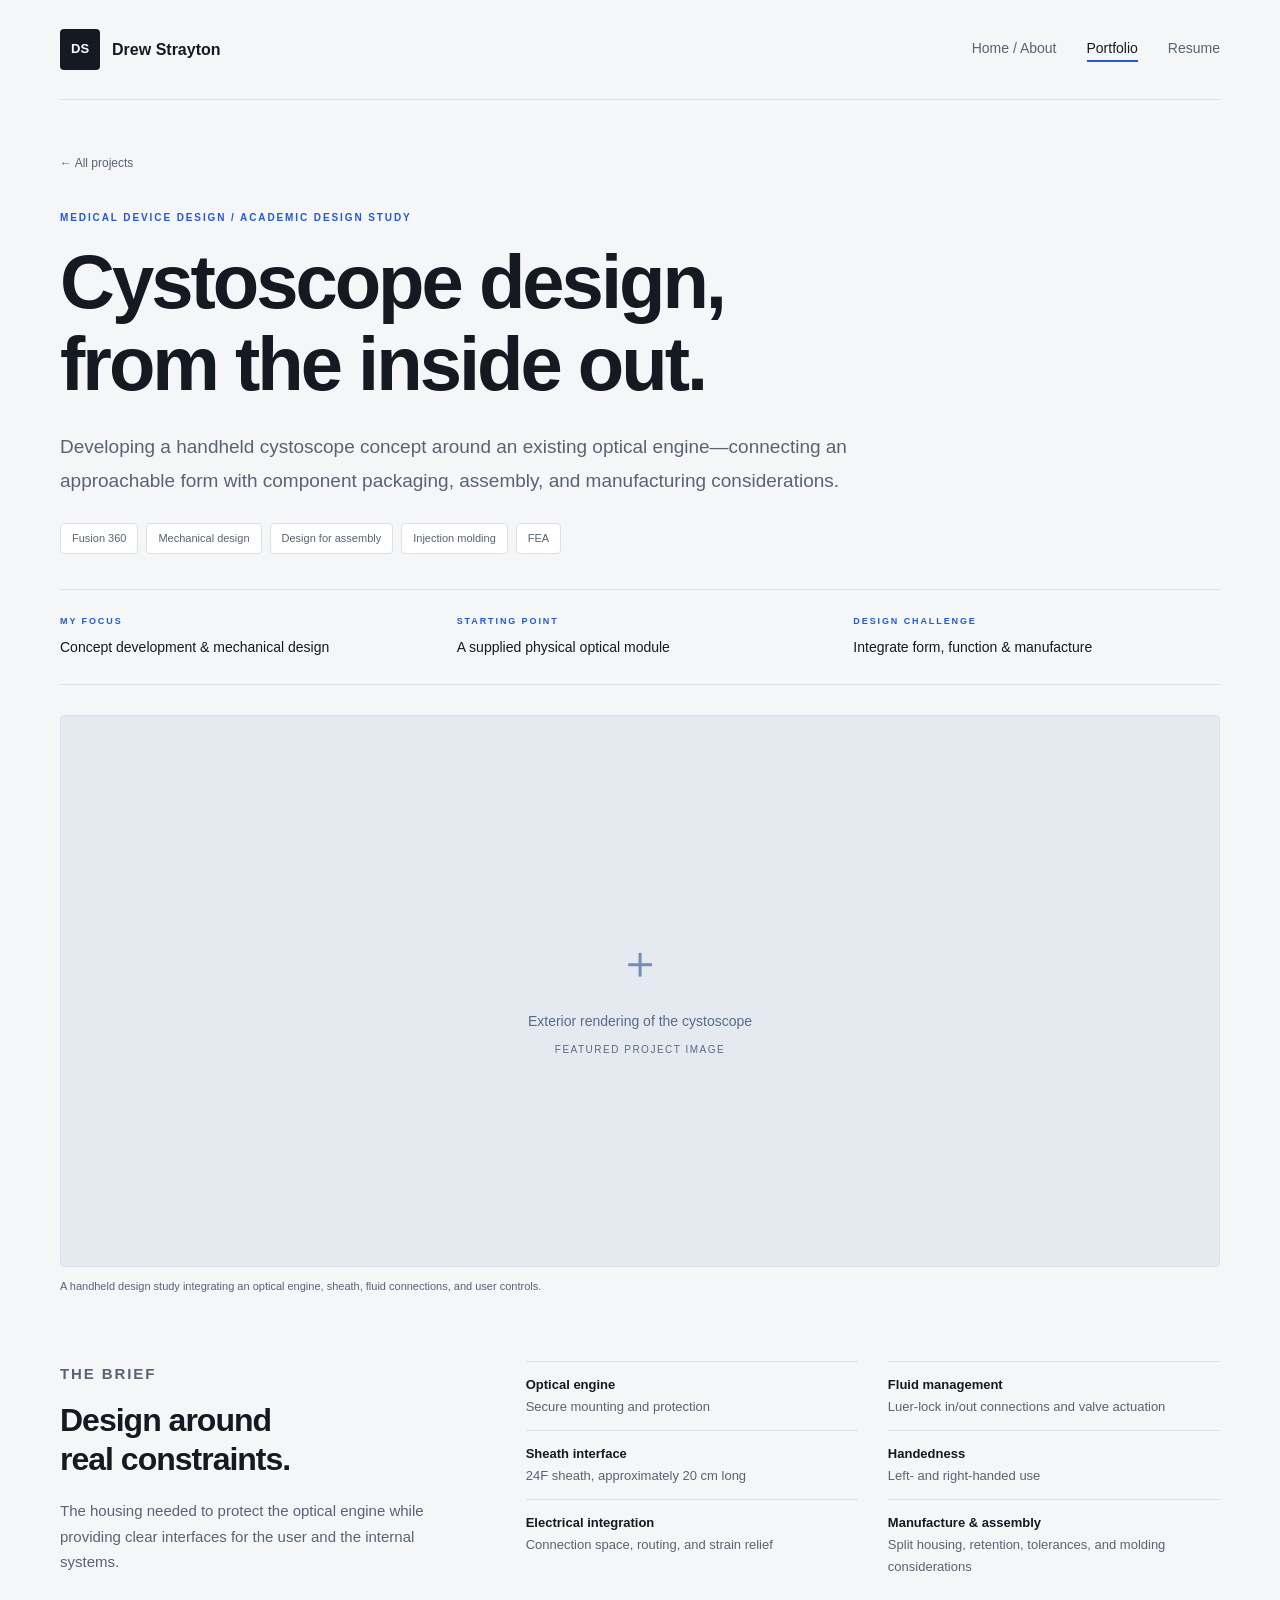
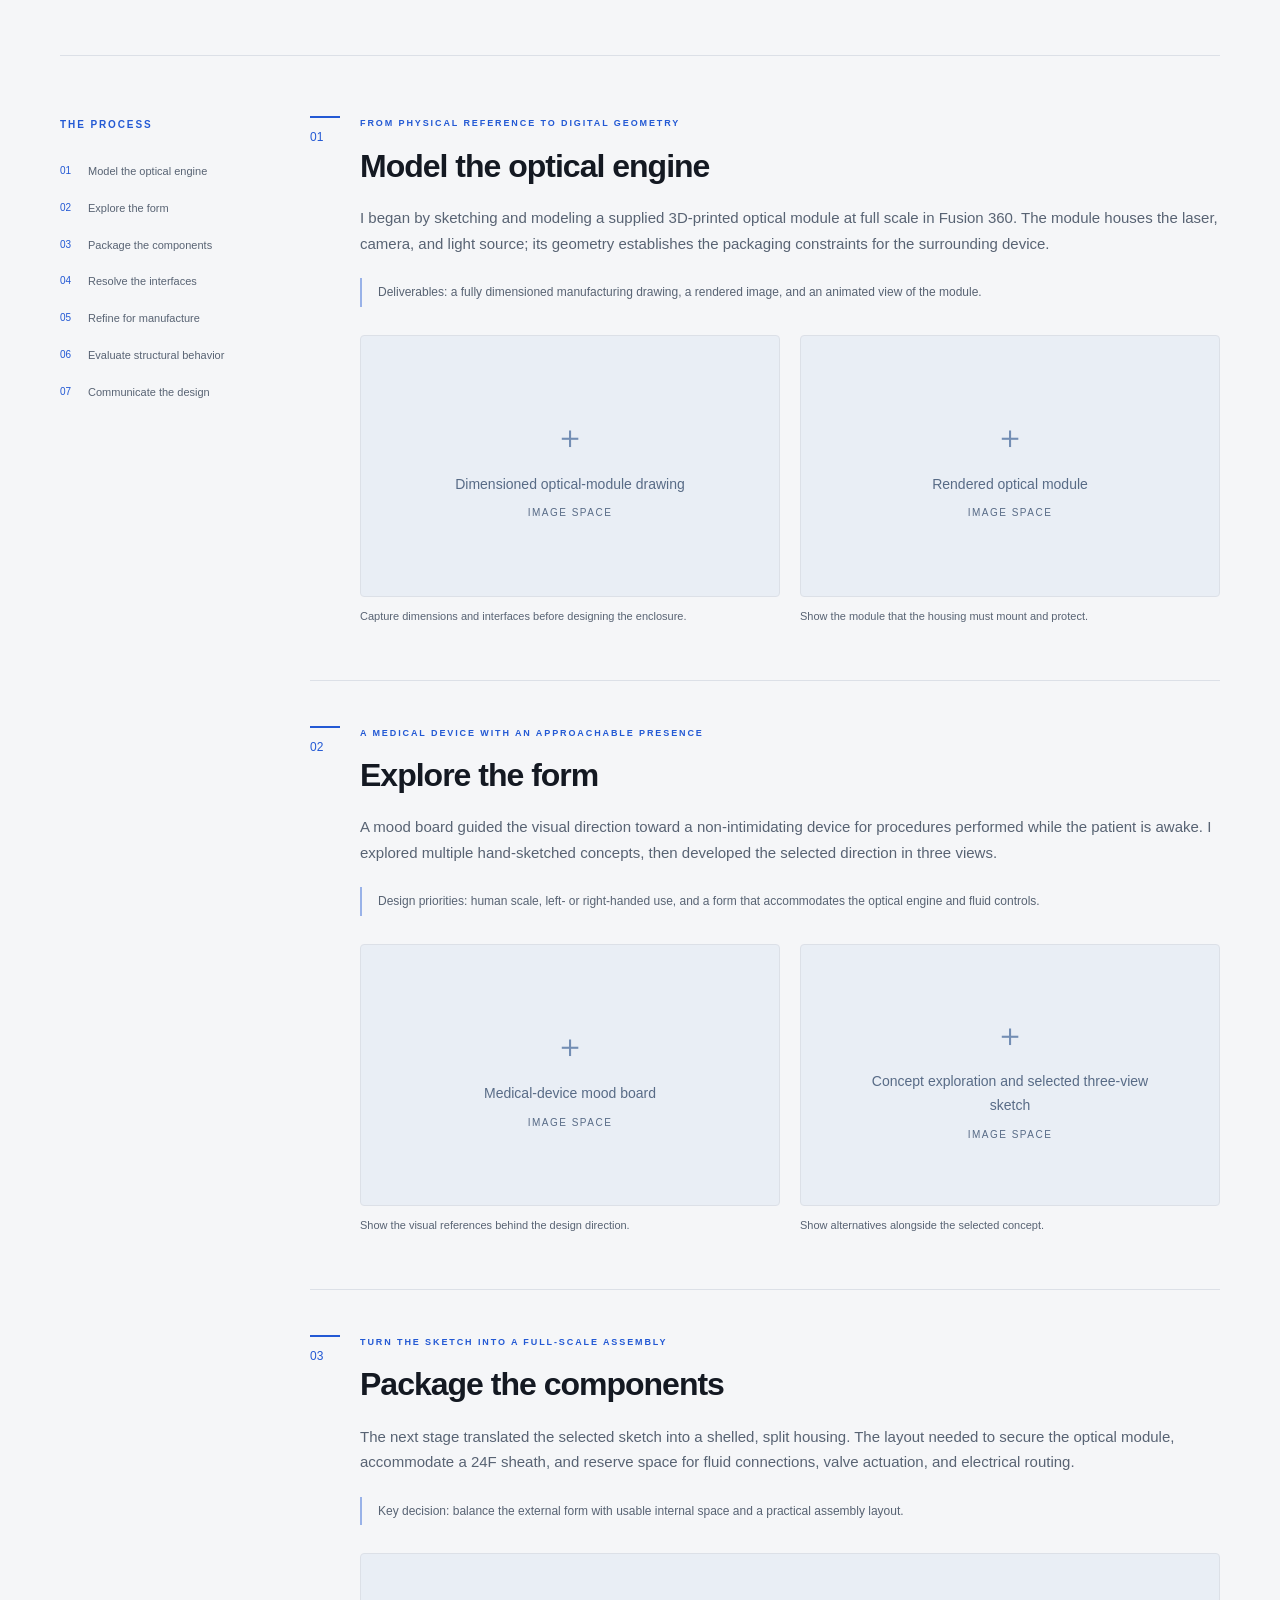
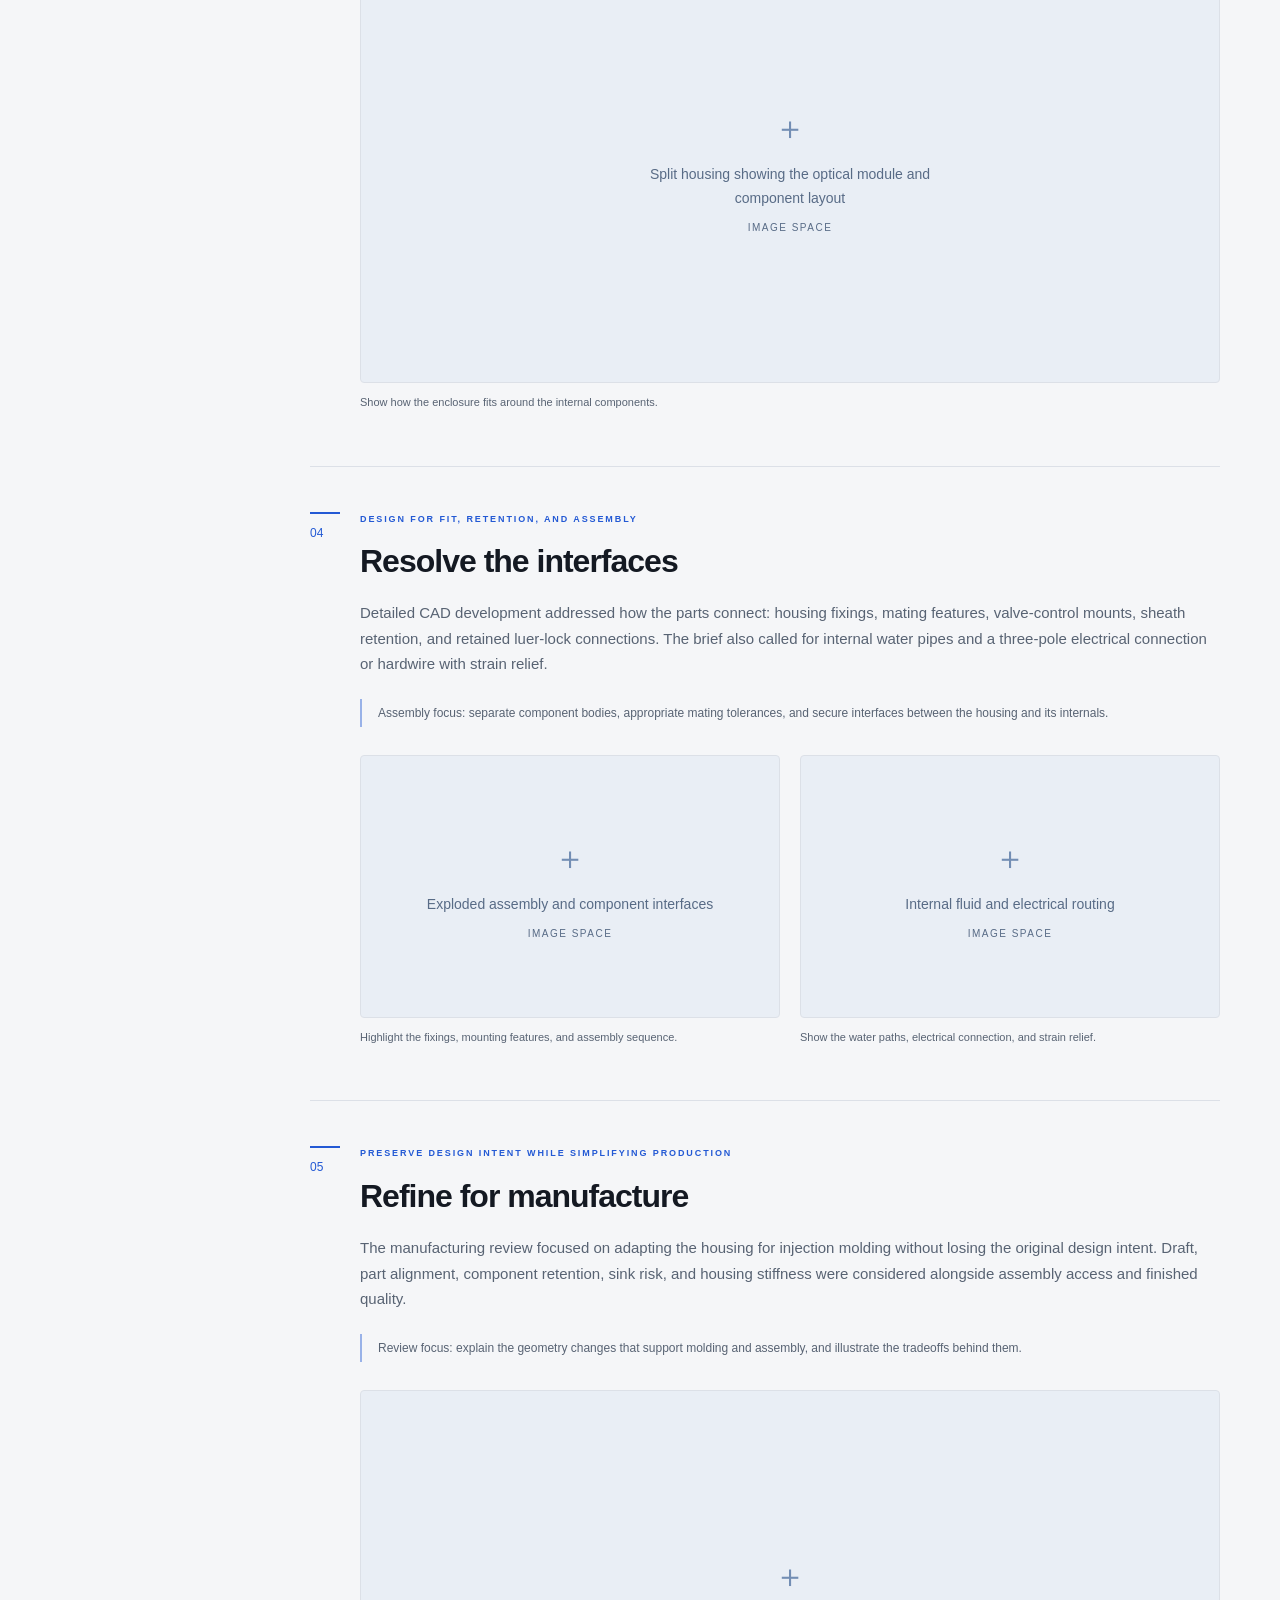
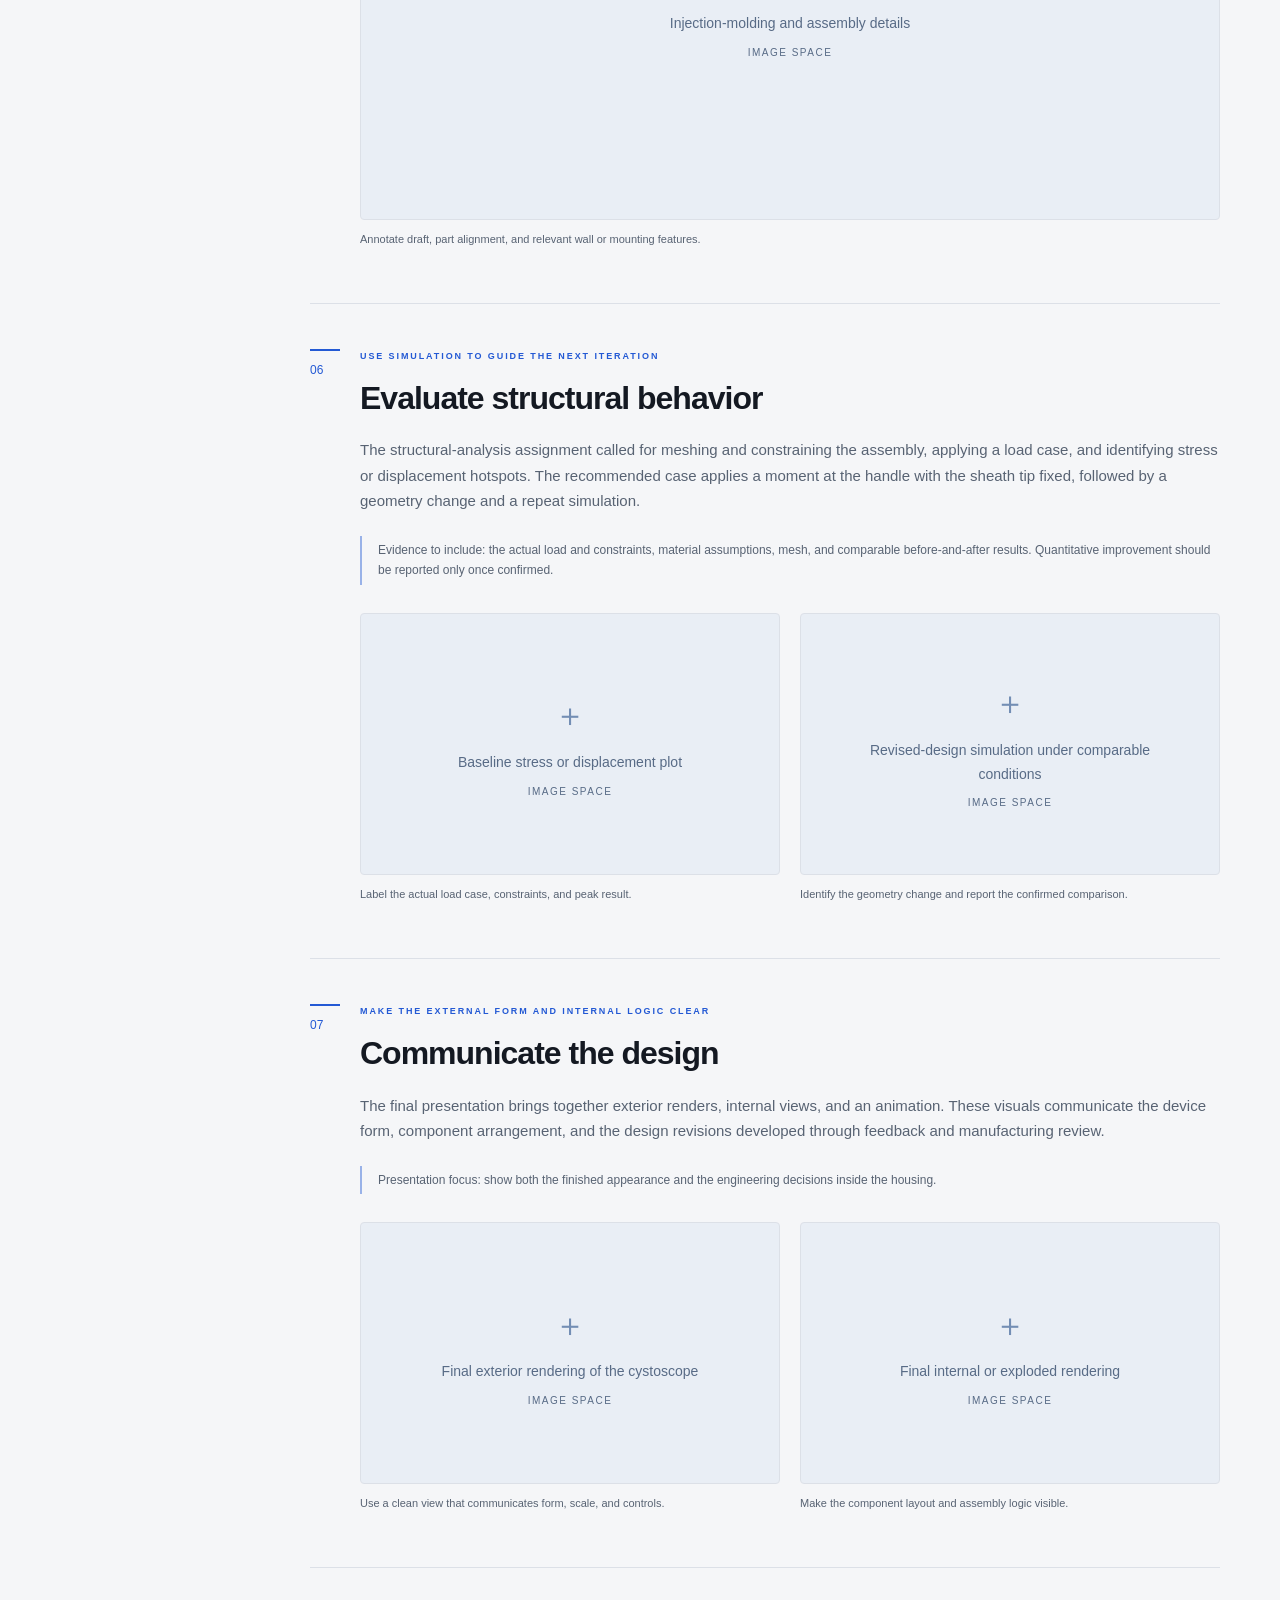
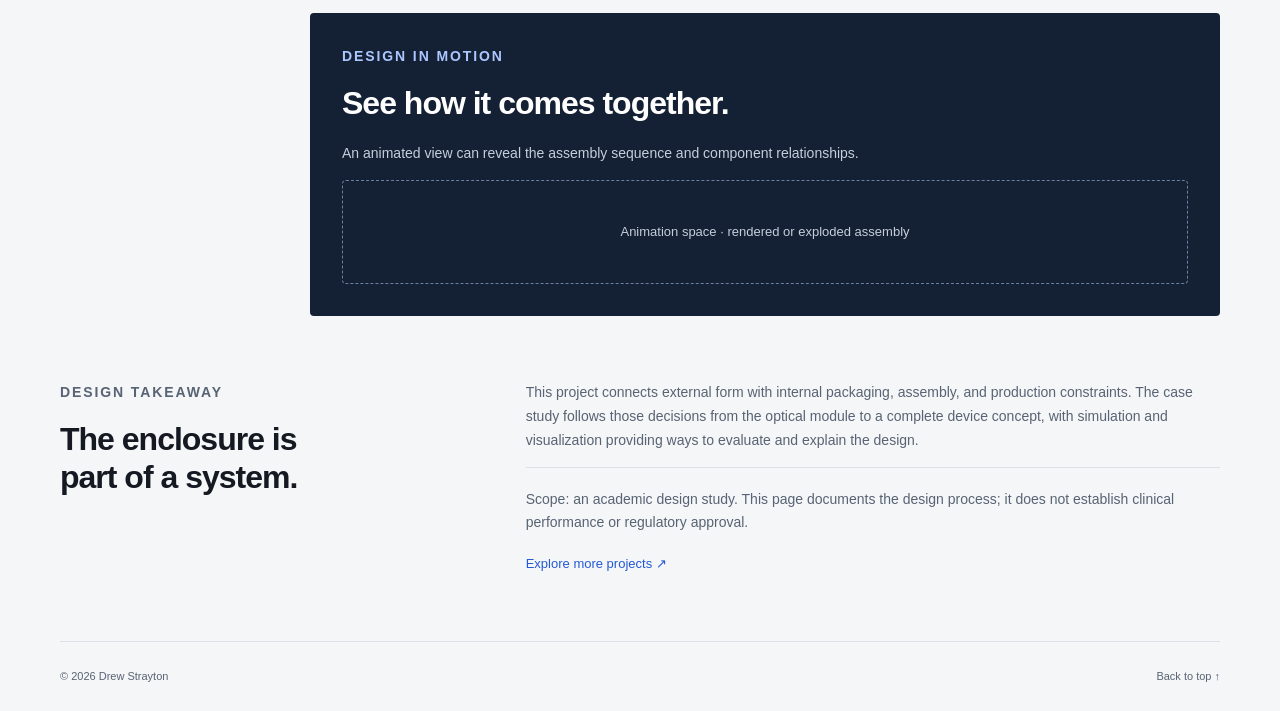
==== cystoscope.html @ 3f288e35 "Add files via upload" ====
<!DOCTYPE html>
<html lang="en"><head><meta charset="utf-8"><meta name="viewport" content="width=device-width,initial-scale=1"><meta name="description" content="Drew Strayton's cystoscope design study: concept sketching, CAD packaging, assembly, injection molding, and structural evaluation."><title>Cystoscope Design | Drew Strayton</title><style>
:root{--bg:#f5f6f8;--paper:#fff;--ink:#141922;--muted:#586373;--blue:#2359d4;--line:#dce0e7;--dark:#142033;--width:1160px}*{box-sizing:border-box}html{scroll-behavior:smooth;scroll-padding-top:30px}body{margin:0;background:var(--bg);color:var(--ink);font-family:-apple-system,BlinkMacSystemFont,"Segoe UI",Arial,sans-serif;line-height:1.7}a{color:inherit;text-decoration:none}a:hover{color:var(--blue)}:focus-visible{outline:3px solid var(--blue);outline-offset:5px}header,main,footer{max-width:var(--width);margin:auto}header{display:flex;justify-content:space-between;align-items:center;gap:20px;min-height:100px;border-bottom:1px solid var(--line)}.brand{display:flex;align-items:center;gap:12px;font-weight:650}.monogram{background:var(--ink);color:white;padding:9px 11px;border-radius:4px;font-size:13px}nav{display:flex;gap:30px;font-size:14px;color:var(--muted)}nav a[aria-current]{color:var(--ink);border-bottom:2px solid var(--blue)}h1,h2,h3,p{margin-top:0}h1{font-size:clamp(42px,6vw,76px);line-height:1.08;letter-spacing:-3px;margin-bottom:24px;max-width:900px;font-weight:650}h2{font-size:32px;line-height:1.2;letter-spacing:-1px;margin-bottom:20px;font-weight:600}h3{font-size:19px;line-height:1.3;font-weight:600}.eyebrow{font-size:10px;letter-spacing:1.9px;color:var(--blue);font-weight:700;text-transform:uppercase;margin-bottom:15px}.hero{padding:48px 0 0}.back{font-size:12px;color:var(--muted);display:inline-block;margin-bottom:36px}.intro{font-size:19px;line-height:1.8;color:var(--muted);max-width:790px}.tags{display:flex;flex-wrap:wrap;gap:8px;margin:25px 0 35px}.tag{background:white;border:1px solid var(--line);padding:5px 11px;border-radius:4px;color:var(--muted);font-size:11px}.overview{display:grid;grid-template-columns:repeat(3,1fr);border-top:1px solid var(--line);border-bottom:1px solid var(--line);padding:24px 0;gap:30px;margin:30px 0}.overview p{margin-bottom:0;font-size:14px}.overview .eyebrow{font-size:9px;margin-bottom:7px}figure{margin:0}.image-slot{position:relative;background:#e9eef5;aspect-ratio:16/10;border:1px solid var(--line);border-radius:4px;overflow:hidden;display:grid;place-items:center}.image-slot img{position:relative;z-index:1;width:100%;height:100%;object-fit:contain;background:#e9eef5}.image-slot.is-missing img{display:none}.image-placeholder{display:none;padding:30px;text-align:center;color:#586b86}.is-missing .image-placeholder{display:grid;justify-items:center;gap:8px}.image-placeholder strong{max-width:300px;font-size:14px;font-weight:500}.image-placeholder>span:last-child{font-size:10px;letter-spacing:1.5px;text-transform:uppercase}.placeholder-icon{font-size:32px;color:#738eb4;font-weight:200}.hero-slot{aspect-ratio:21/10;background:#e5eaf1}.hero-slot .placeholder-icon{font-size:46px}figcaption{font-size:11px;line-height:1.7;color:var(--muted);margin:10px 0 0}.brief{display:grid;grid-template-columns:1fr 1.8fr;gap:80px;border-bottom:1px solid var(--line);padding:65px 0}.brief p{color:var(--muted);font-size:15px}.requirements{display:grid;grid-template-columns:1fr 1fr;gap:0 30px;list-style:none;padding:0;margin:0}.requirements li{padding:12px 0;border-top:1px solid var(--line);font-size:13px;color:var(--muted)}.requirements strong{display:block;font-weight:600;color:var(--ink)}.process-layout{display:grid;grid-template-columns:190px minmax(0,1fr);gap:60px;padding-top:60px}.process-nav{position:sticky;top:30px;align-self:start}.process-nav .eyebrow{margin-bottom:20px}.process-nav a{font-size:11px;display:flex;gap:12px;padding:9px 0;color:var(--muted)}.process-nav a span{font-size:10px;color:var(--blue);min-width:16px}.process-nav a:hover{color:var(--blue)}.stage{display:grid;grid-template-columns:30px minmax(0,1fr);gap:20px;padding-bottom:54px;margin-bottom:45px;border-bottom:1px solid var(--line)}.stage-number{font-size:12px;color:var(--blue);border-top:2px solid var(--blue);padding-top:9px}.body-copy{font-size:15px;color:var(--muted)}.stage-note{border-left:2px solid #99b2e8;padding:4px 0 4px 16px;color:var(--muted);font-size:12px;margin:22px 0 28px}.image-grid{display:grid;grid-template-columns:repeat(2,minmax(0,1fr));gap:20px}.image-grid.single{grid-template-columns:1fr}.image-grid.single .image-slot{aspect-ratio:16/8}.stage .eyebrow{font-size:9px}.animation-section{background:var(--dark);color:white;border-radius:4px;padding:32px;margin-bottom:50px}.animation-section .eyebrow{color:#acc6ff}.animation-section p{font-size:14px;color:#c4cedd}.animation-slot{padding:40px 20px;border:1px dashed #6980a0;border-radius:4px;text-align:center;color:#c4cedd;font-size:13px}.animation-section video{display:block;width:100%;border-radius:4px}.closing{display:grid;grid-template-columns:1fr 1.8fr;gap:80px;padding:15px 0 65px}.closing p{font-size:14px;color:var(--muted)}.closing .text-link{color:var(--blue);font-size:13px}.status{font-size:11px;color:var(--muted);border-top:1px solid var(--line);padding-top:20px}footer{display:flex;justify-content:space-between;padding:25px 0;border-top:1px solid var(--line);font-size:11px;color:var(--muted)}.skip{position:absolute;left:10px;top:-100px;background:white;padding:10px}.skip:focus{top:10px;z-index:10}@media(max-width:1240px){header,main,footer{margin-left:32px;margin-right:32px}}@media(max-width:900px){.process-layout{grid-template-columns:1fr;gap:30px}.process-nav{position:static;display:flex;flex-wrap:wrap;gap:5px 20px;border-bottom:1px solid var(--line);padding-bottom:20px}.process-nav .eyebrow{width:100%;margin-bottom:4px}.brief,.closing{gap:35px}}@media(max-width:600px){header,main,footer{margin-left:20px;margin-right:20px}header{flex-wrap:wrap;padding-top:18px;gap:8px}nav{width:100%;justify-content:space-between;padding:12px 0}h1{font-size:43px;letter-spacing:-1.8px}h2{font-size:27px}.hero{padding-top:30px}.intro{font-size:16px}.overview{grid-template-columns:1fr;gap:16px}.hero-slot{aspect-ratio:4/3}.brief,.closing{grid-template-columns:1fr;gap:15px;padding:40px 0}.requirements{gap:0 15px}.process-layout{padding-top:35px}.stage{grid-template-columns:1fr;gap:12px}.stage-number{width:30px}.image-grid{grid-template-columns:1fr}.image-grid.single .image-slot{aspect-ratio:16/10}.animation-section{padding:24px}.image-placeholder{padding:20px}footer{gap:20px}.back{margin-bottom:25px}}@media(prefers-reduced-motion:reduce){html{scroll-behavior:auto}}
</style></head><body>
<a class="skip" href="#main">Skip to content</a><header><a class="brand" href="index.html#home"><span class="monogram">DS</span>Drew Strayton</a><nav aria-label="Main navigation"><a href="index.html#home">Home / About</a><a href="index.html#portfolio" aria-current="page">Portfolio</a><a href="index.html#resume">Resume</a></nav></header>
<main id="main"><section class="hero"><a class="back" href="index.html#portfolio">← All projects</a><p class="eyebrow">Medical device design / Academic design study</p><h1>Cystoscope design,<br>from the inside out.</h1><p class="intro">Developing a handheld cystoscope concept around an existing optical engine—connecting an approachable form with component packaging, assembly, and manufacturing considerations.</p><div class="tags"><span class="tag">Fusion 360</span><span class="tag">Mechanical design</span><span class="tag">Design for assembly</span><span class="tag">Injection molding</span><span class="tag">FEA</span></div>
<div class="overview"><div><p class="eyebrow">My focus</p><p>Concept development & mechanical design</p></div><div><p class="eyebrow">Starting point</p><p>A supplied physical optical module</p></div><div><p class="eyebrow">Design challenge</p><p>Integrate form, function & manufacture</p></div></div><figure class="hero-figure"><div class="image-slot hero-slot"><img src="assets/images/Cystoscope.png" alt="Exterior rendering of the cystoscope" fetchpriority="high"><div class="image-placeholder"><span class="placeholder-icon" aria-hidden="true">＋</span><strong>Exterior rendering of the cystoscope</strong><span>Featured project image</span></div></div><figcaption>A handheld design study integrating an optical engine, sheath, fluid connections, and user controls.</figcaption></figure></section>
<section class="brief"><div><p class="eyebrow">THE BRIEF</p><h2>Design around<br>real constraints.</h2><p>The housing needed to protect the optical engine while providing clear interfaces for the user and the internal systems.</p></div><ul class="requirements"><li><strong>Optical engine</strong>Secure mounting and protection</li><li><strong>Fluid management</strong>Luer-lock in/out connections and valve actuation</li><li><strong>Sheath interface</strong>24F sheath, approximately 20 cm long</li><li><strong>Handedness</strong>Left- and right-handed use</li><li><strong>Electrical integration</strong>Connection space, routing, and strain relief</li><li><strong>Manufacture & assembly</strong>Split housing, retention, tolerances, and molding considerations</li></ul></section>
<div class="process-layout"><aside class="process-nav" aria-label="Project stages"><p class="eyebrow">THE PROCESS</p><a href="#stage-01"><span>01</span>Model the optical engine</a><a href="#stage-02"><span>02</span>Explore the form</a><a href="#stage-03"><span>03</span>Package the components</a><a href="#stage-04"><span>04</span>Resolve the interfaces</a><a href="#stage-05"><span>05</span>Refine for manufacture</a><a href="#stage-06"><span>06</span>Evaluate structural behavior</a><a href="#stage-07"><span>07</span>Communicate the design</a></aside><div><section class="stage" id="stage-01" aria-labelledby="heading-01"><div class="stage-number">01</div><div class="stage-content"><p class="eyebrow">From physical reference to digital geometry</p><h2 id="heading-01">Model the optical engine</h2><p class="body-copy">I began by sketching and modeling a supplied 3D-printed optical module at full scale in Fusion 360. The module houses the laser, camera, and light source; its geometry establishes the packaging constraints for the surrounding device.</p><p class="stage-note">Deliverables: a fully dimensioned manufacturing drawing, a rendered image, and an animated view of the module.</p><div class="image-grid "><figure class="process-figure"><div class="image-slot "><img src="assets/images/cystoscope/widget-drawing.png" alt="Dimensioned optical-module drawing" loading="lazy"><div class="image-placeholder"><span class="placeholder-icon" aria-hidden="true">＋</span><strong>Dimensioned optical-module drawing</strong><span>Image space</span></div></div><figcaption>Capture dimensions and interfaces before designing the enclosure.</figcaption></figure><figure class="process-figure"><div class="image-slot "><img src="assets/images/cystoscope/widget-render.png" alt="Rendered optical module" loading="lazy"><div class="image-placeholder"><span class="placeholder-icon" aria-hidden="true">＋</span><strong>Rendered optical module</strong><span>Image space</span></div></div><figcaption>Show the module that the housing must mount and protect.</figcaption></figure></div></div></section><section class="stage" id="stage-02" aria-labelledby="heading-02"><div class="stage-number">02</div><div class="stage-content"><p class="eyebrow">A medical device with an approachable presence</p><h2 id="heading-02">Explore the form</h2><p class="body-copy">A mood board guided the visual direction toward a non-intimidating device for procedures performed while the patient is awake. I explored multiple hand-sketched concepts, then developed the selected direction in three views.</p><p class="stage-note">Design priorities: human scale, left- or right-handed use, and a form that accommodates the optical engine and fluid controls.</p><div class="image-grid "><figure class="process-figure"><div class="image-slot "><img src="assets/images/cystoscope/moodboard.png" alt="Medical-device mood board" loading="lazy"><div class="image-placeholder"><span class="placeholder-icon" aria-hidden="true">＋</span><strong>Medical-device mood board</strong><span>Image space</span></div></div><figcaption>Show the visual references behind the design direction.</figcaption></figure><figure class="process-figure"><div class="image-slot "><img src="assets/images/cystoscope/concept-sketches.png" alt="Concept exploration and selected three-view sketch" loading="lazy"><div class="image-placeholder"><span class="placeholder-icon" aria-hidden="true">＋</span><strong>Concept exploration and selected three-view sketch</strong><span>Image space</span></div></div><figcaption>Show alternatives alongside the selected concept.</figcaption></figure></div></div></section><section class="stage" id="stage-03" aria-labelledby="heading-03"><div class="stage-number">03</div><div class="stage-content"><p class="eyebrow">Turn the sketch into a full-scale assembly</p><h2 id="heading-03">Package the components</h2><p class="body-copy">The next stage translated the selected sketch into a shelled, split housing. The layout needed to secure the optical module, accommodate a 24F sheath, and reserve space for fluid connections, valve actuation, and electrical routing.</p><p class="stage-note">Key decision: balance the external form with usable internal space and a practical assembly layout.</p><div class="image-grid single"><figure class="process-figure"><div class="image-slot "><img src="assets/images/cystoscope/internal-layout.png" alt="Split housing showing the optical module and component layout" loading="lazy"><div class="image-placeholder"><span class="placeholder-icon" aria-hidden="true">＋</span><strong>Split housing showing the optical module and component layout</strong><span>Image space</span></div></div><figcaption>Show how the enclosure fits around the internal components.</figcaption></figure></div></div></section><section class="stage" id="stage-04" aria-labelledby="heading-04"><div class="stage-number">04</div><div class="stage-content"><p class="eyebrow">Design for fit, retention, and assembly</p><h2 id="heading-04">Resolve the interfaces</h2><p class="body-copy">Detailed CAD development addressed how the parts connect: housing fixings, mating features, valve-control mounts, sheath retention, and retained luer-lock connections. The brief also called for internal water pipes and a three-pole electrical connection or hardwire with strain relief.</p><p class="stage-note">Assembly focus: separate component bodies, appropriate mating tolerances, and secure interfaces between the housing and its internals.</p><div class="image-grid "><figure class="process-figure"><div class="image-slot "><img src="assets/images/cystoscope/assembly-detail.png" alt="Exploded assembly and component interfaces" loading="lazy"><div class="image-placeholder"><span class="placeholder-icon" aria-hidden="true">＋</span><strong>Exploded assembly and component interfaces</strong><span>Image space</span></div></div><figcaption>Highlight the fixings, mounting features, and assembly sequence.</figcaption></figure><figure class="process-figure"><div class="image-slot "><img src="assets/images/cystoscope/routing-detail.png" alt="Internal fluid and electrical routing" loading="lazy"><div class="image-placeholder"><span class="placeholder-icon" aria-hidden="true">＋</span><strong>Internal fluid and electrical routing</strong><span>Image space</span></div></div><figcaption>Show the water paths, electrical connection, and strain relief.</figcaption></figure></div></div></section><section class="stage" id="stage-05" aria-labelledby="heading-05"><div class="stage-number">05</div><div class="stage-content"><p class="eyebrow">Preserve design intent while simplifying production</p><h2 id="heading-05">Refine for manufacture</h2><p class="body-copy">The manufacturing review focused on adapting the housing for injection molding without losing the original design intent. Draft, part alignment, component retention, sink risk, and housing stiffness were considered alongside assembly access and finished quality.</p><p class="stage-note">Review focus: explain the geometry changes that support molding and assembly, and illustrate the tradeoffs behind them.</p><div class="image-grid single"><figure class="process-figure"><div class="image-slot "><img src="assets/images/cystoscope/dfm-detail.png" alt="Injection-molding and assembly details" loading="lazy"><div class="image-placeholder"><span class="placeholder-icon" aria-hidden="true">＋</span><strong>Injection-molding and assembly details</strong><span>Image space</span></div></div><figcaption>Annotate draft, part alignment, and relevant wall or mounting features.</figcaption></figure></div></div></section><section class="stage" id="stage-06" aria-labelledby="heading-06"><div class="stage-number">06</div><div class="stage-content"><p class="eyebrow">Use simulation to guide the next iteration</p><h2 id="heading-06">Evaluate structural behavior</h2><p class="body-copy">The structural-analysis assignment called for meshing and constraining the assembly, applying a load case, and identifying stress or displacement hotspots. The recommended case applies a moment at the handle with the sheath tip fixed, followed by a geometry change and a repeat simulation.</p><p class="stage-note">Evidence to include: the actual load and constraints, material assumptions, mesh, and comparable before-and-after results. Quantitative improvement should be reported only once confirmed.</p><div class="image-grid "><figure class="process-figure"><div class="image-slot "><img src="assets/images/cystoscope/fea-before.png" alt="Baseline stress or displacement plot" loading="lazy"><div class="image-placeholder"><span class="placeholder-icon" aria-hidden="true">＋</span><strong>Baseline stress or displacement plot</strong><span>Image space</span></div></div><figcaption>Label the actual load case, constraints, and peak result.</figcaption></figure><figure class="process-figure"><div class="image-slot "><img src="assets/images/cystoscope/fea-after.png" alt="Revised-design simulation under comparable conditions" loading="lazy"><div class="image-placeholder"><span class="placeholder-icon" aria-hidden="true">＋</span><strong>Revised-design simulation under comparable conditions</strong><span>Image space</span></div></div><figcaption>Identify the geometry change and report the confirmed comparison.</figcaption></figure></div></div></section><section class="stage" id="stage-07" aria-labelledby="heading-07"><div class="stage-number">07</div><div class="stage-content"><p class="eyebrow">Make the external form and internal logic clear</p><h2 id="heading-07">Communicate the design</h2><p class="body-copy">The final presentation brings together exterior renders, internal views, and an animation. These visuals communicate the device form, component arrangement, and the design revisions developed through feedback and manufacturing review.</p><p class="stage-note">Presentation focus: show both the finished appearance and the engineering decisions inside the housing.</p><div class="image-grid "><figure class="process-figure"><div class="image-slot "><img src="assets/images/cystoscope/final-render.png" alt="Final exterior rendering of the cystoscope" loading="lazy"><div class="image-placeholder"><span class="placeholder-icon" aria-hidden="true">＋</span><strong>Final exterior rendering of the cystoscope</strong><span>Image space</span></div></div><figcaption>Use a clean view that communicates form, scale, and controls.</figcaption></figure><figure class="process-figure"><div class="image-slot "><img src="assets/images/cystoscope/final-internal.png" alt="Final internal or exploded rendering" loading="lazy"><div class="image-placeholder"><span class="placeholder-icon" aria-hidden="true">＋</span><strong>Final internal or exploded rendering</strong><span>Image space</span></div></div><figcaption>Make the component layout and assembly logic visible.</figcaption></figure></div></div></section><section class="animation-section"><p class="eyebrow">DESIGN IN MOTION</p><h2>See how it comes together.</h2><p>An animated view can reveal the assembly sequence and component relationships.</p><!-- Replace this placeholder with the video element described in START-HERE.md when your MP4 is ready. --><div class="animation-slot">Animation space · rendered or exploded assembly</div></section></div></div>
<section class="closing"><div><p class="eyebrow">DESIGN TAKEAWAY</p><h2>The enclosure is<br>part of a system.</h2></div><div><p>This project connects external form with internal packaging, assembly, and production constraints. The case study follows those decisions from the optical module to a complete device concept, with simulation and visualization providing ways to evaluate and explain the design.</p><p class="status">Scope: an academic design study. This page documents the design process; it does not establish clinical performance or regulatory approval.</p><a class="text-link" href="index.html#portfolio">Explore more projects ↗</a></div></section></main>
<footer><span>© <span id="year"></span> Drew Strayton</span><a href="#main">Back to top ↑</a></footer>
<script>
document.getElementById('year').textContent=new Date().getFullYear();
document.querySelectorAll('.image-slot img').forEach(img=>{const fallback=()=>img.parentElement.classList.add('is-missing');img.addEventListener('error',fallback);if(img.complete&&!img.naturalWidth)fallback();});
</script></body></html>
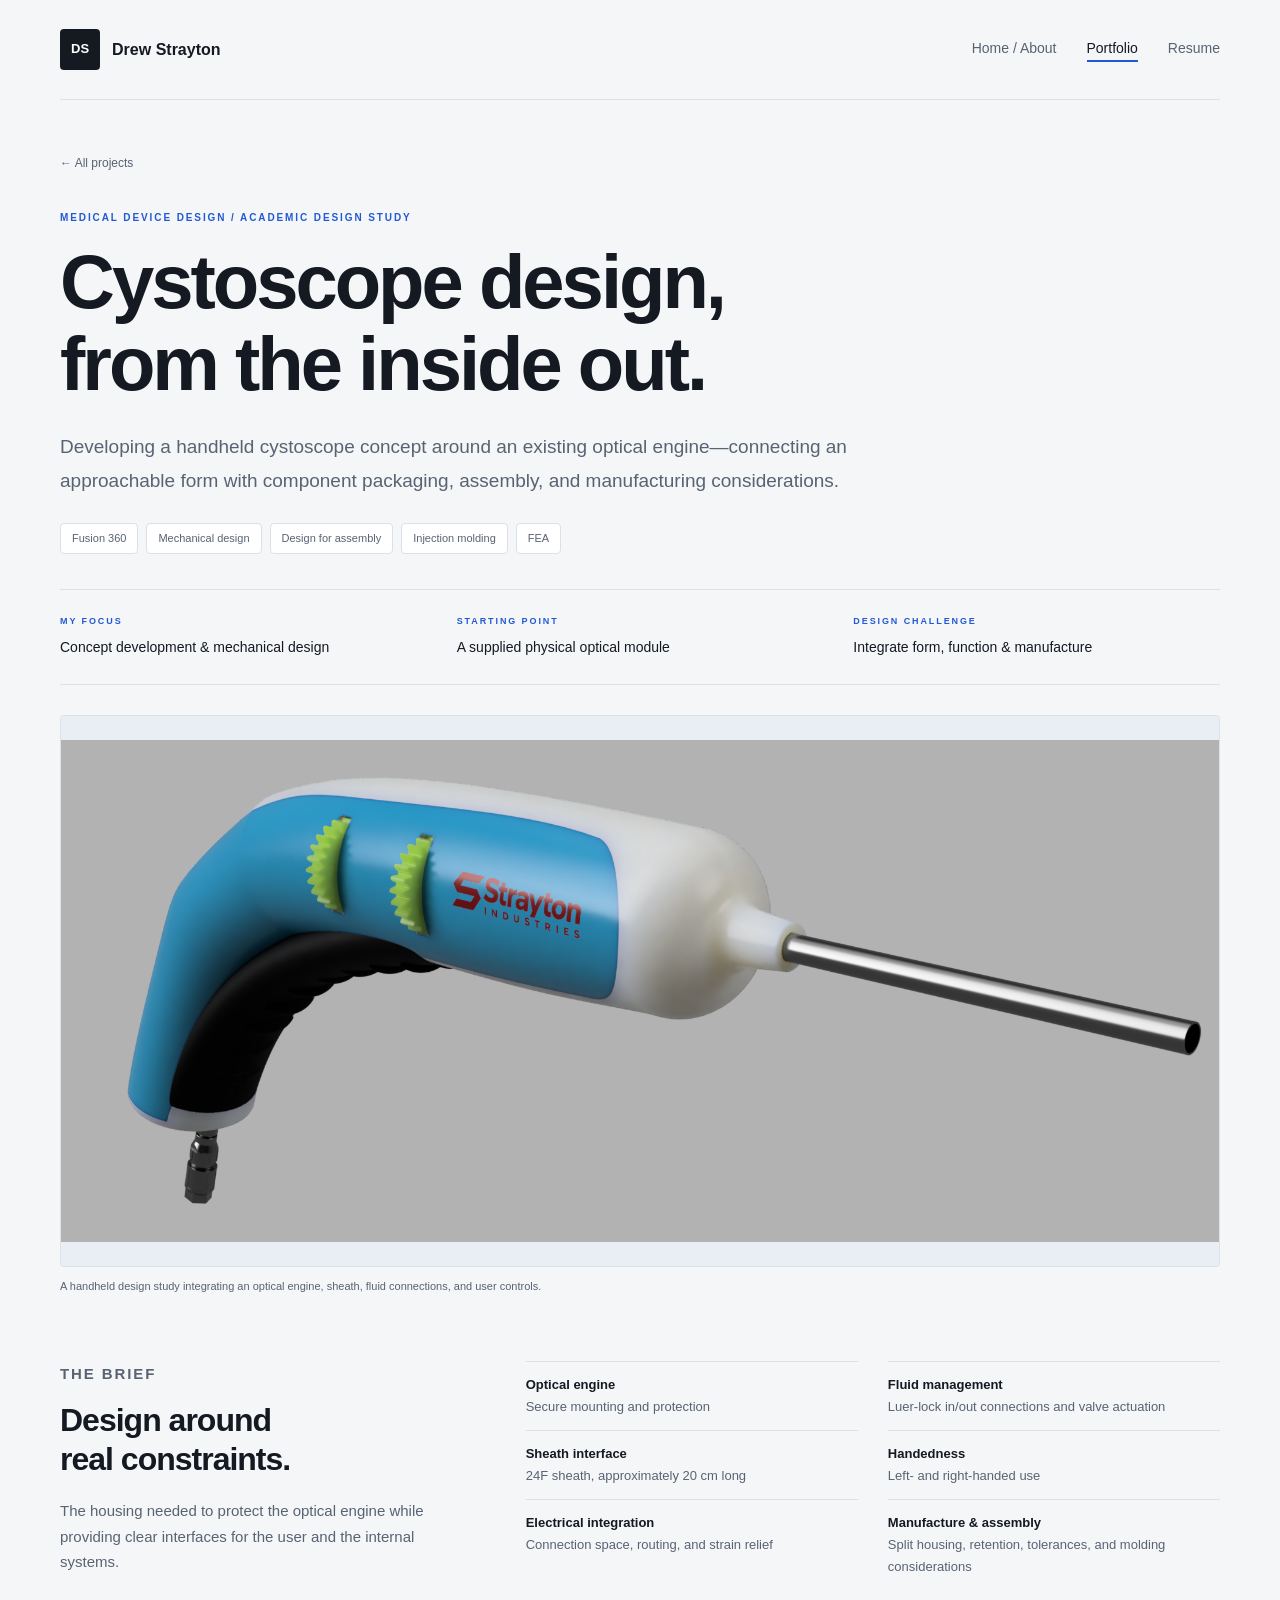
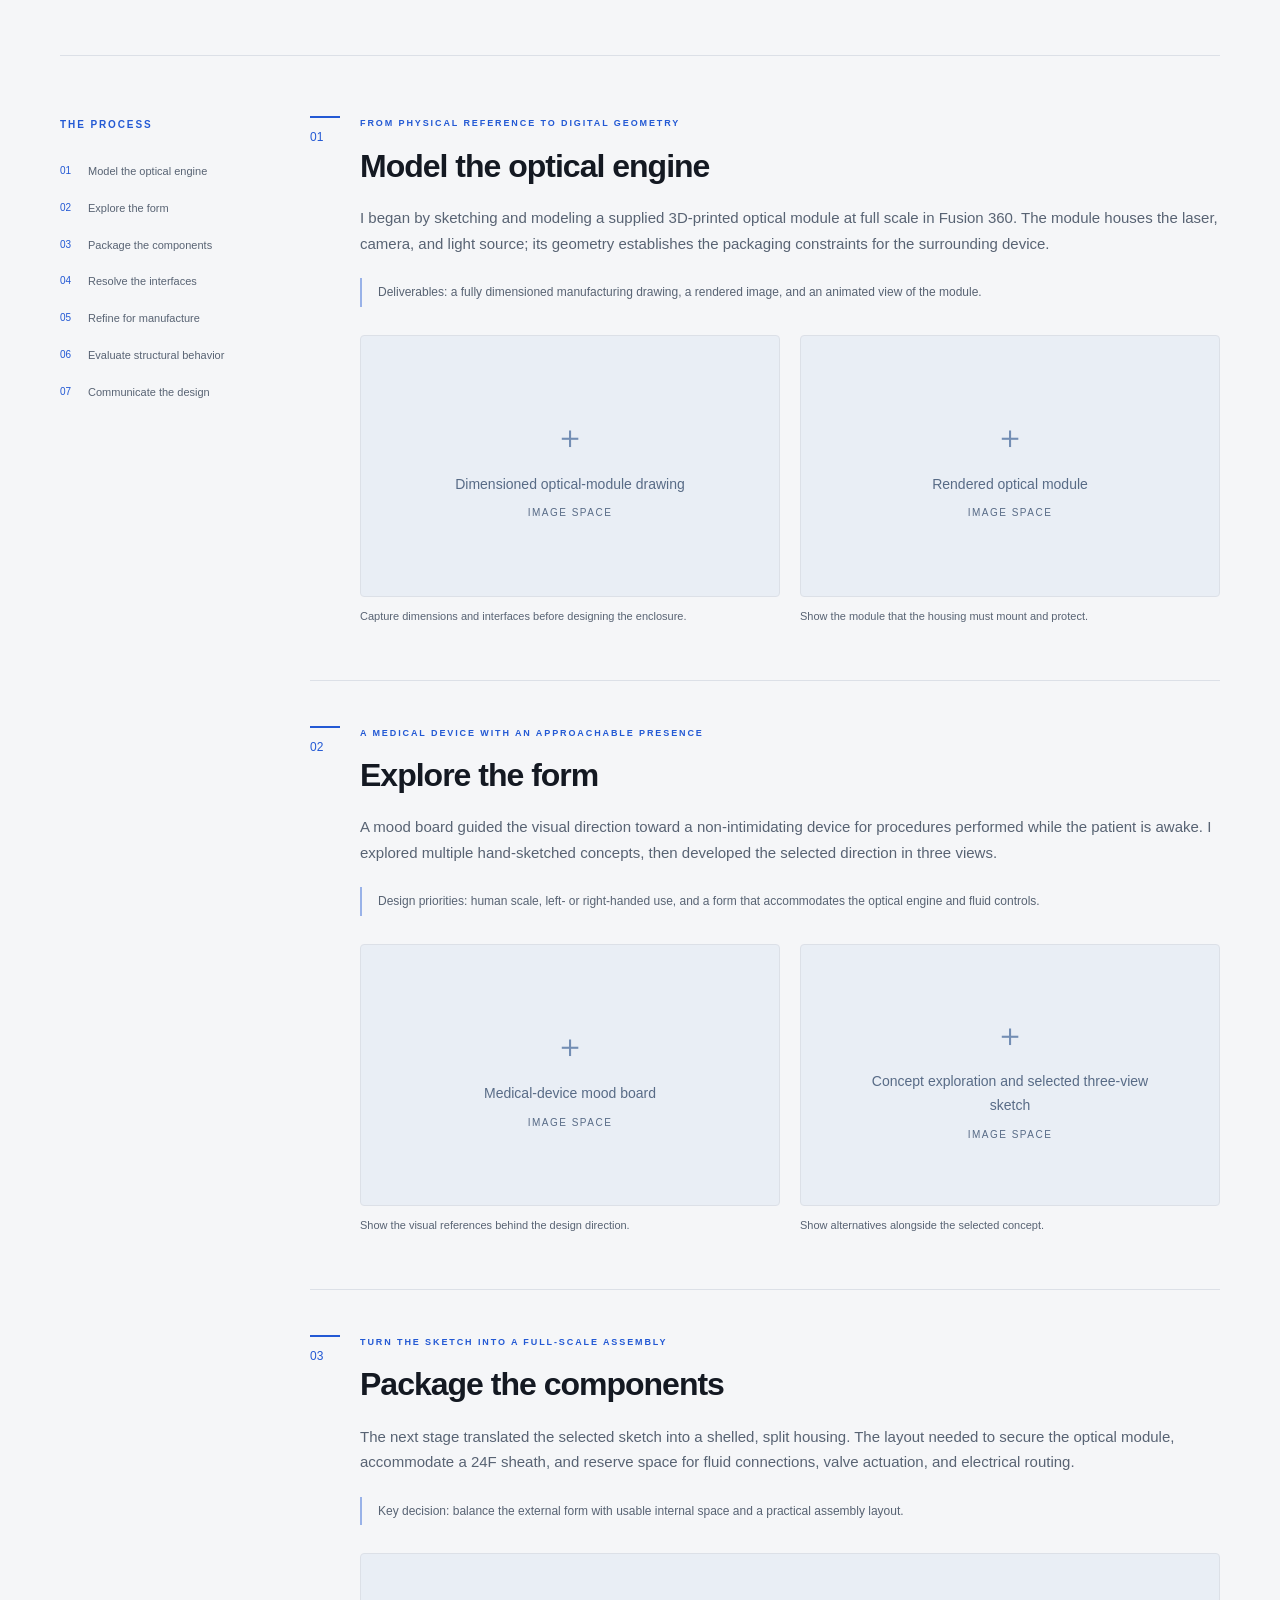
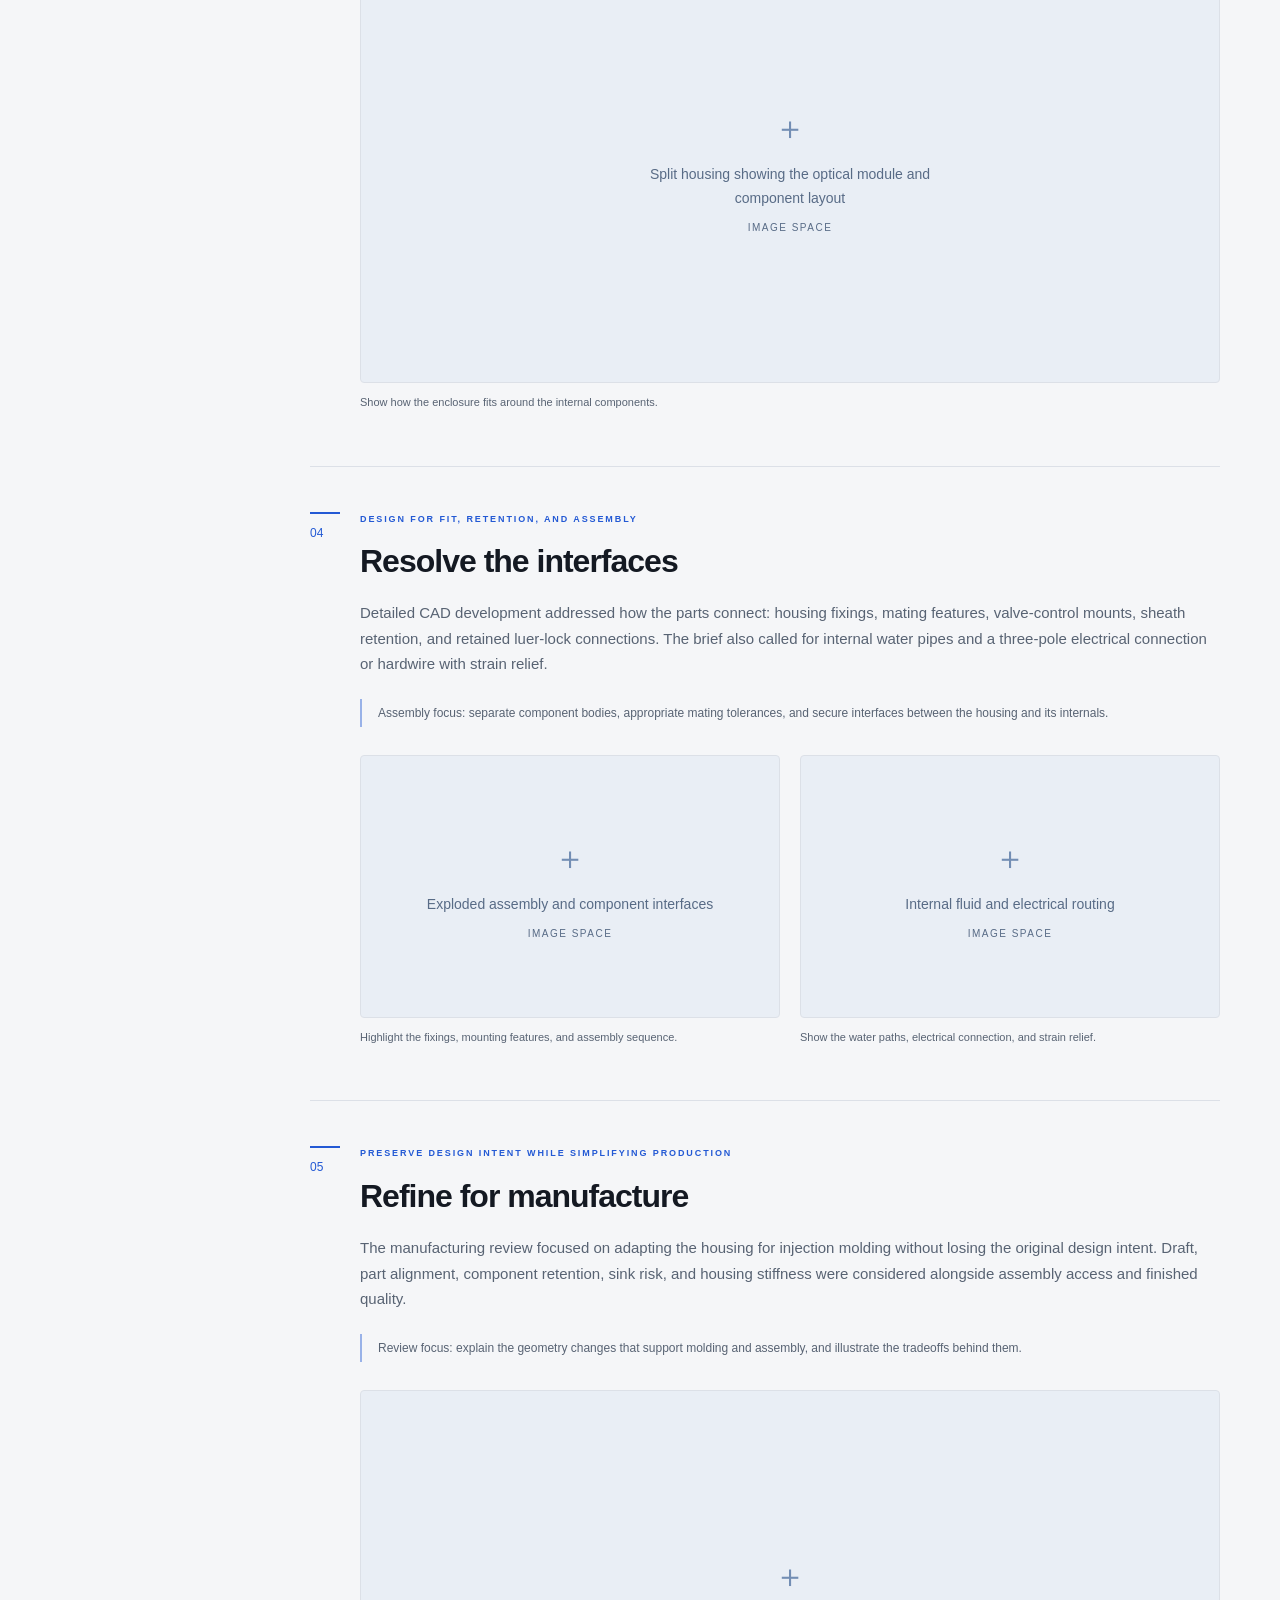
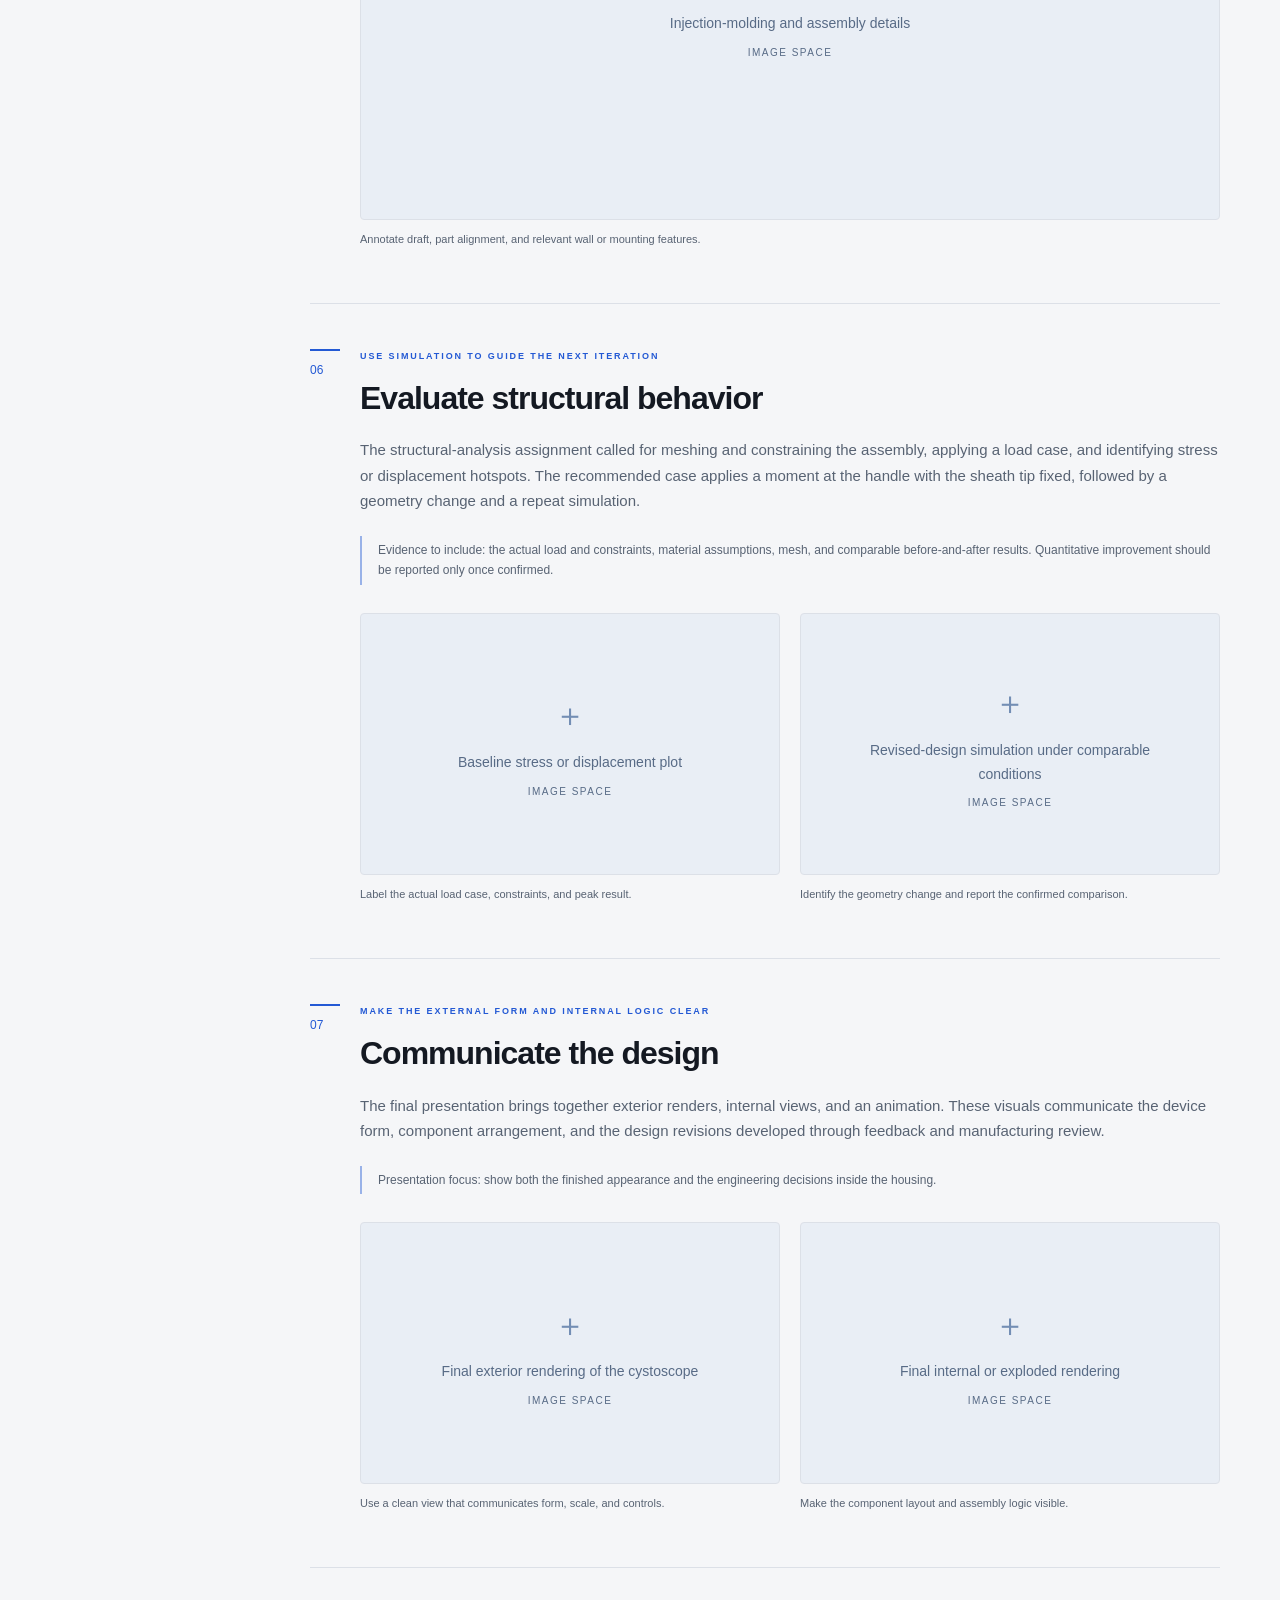
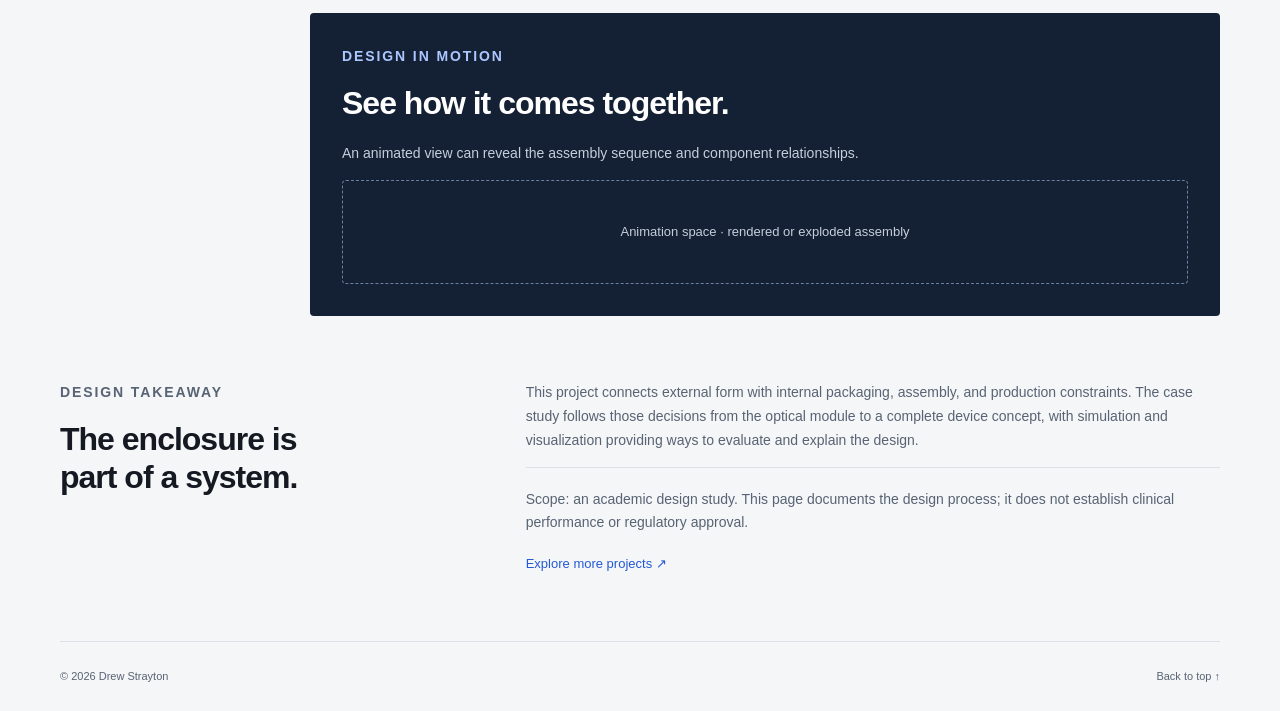
==== commit 1741a51b: "Update cystoscope.html" ====
--- a/cystoscope.html
+++ b/cystoscope.html
@@ -4,7 +4,7 @@
 </style></head><body>
 <a class="skip" href="#main">Skip to content</a><header><a class="brand" href="index.html#home"><span class="monogram">DS</span>Drew Strayton</a><nav aria-label="Main navigation"><a href="index.html#home">Home / About</a><a href="index.html#portfolio" aria-current="page">Portfolio</a><a href="index.html#resume">Resume</a></nav></header>
 <main id="main"><section class="hero"><a class="back" href="index.html#portfolio">← All projects</a><p class="eyebrow">Medical device design / Academic design study</p><h1>Cystoscope design,<br>from the inside out.</h1><p class="intro">Developing a handheld cystoscope concept around an existing optical engine—connecting an approachable form with component packaging, assembly, and manufacturing considerations.</p><div class="tags"><span class="tag">Fusion 360</span><span class="tag">Mechanical design</span><span class="tag">Design for assembly</span><span class="tag">Injection molding</span><span class="tag">FEA</span></div>
-<div class="overview"><div><p class="eyebrow">My focus</p><p>Concept development & mechanical design</p></div><div><p class="eyebrow">Starting point</p><p>A supplied physical optical module</p></div><div><p class="eyebrow">Design challenge</p><p>Integrate form, function & manufacture</p></div></div><figure class="hero-figure"><div class="image-slot hero-slot"><img src="assets/images/Cystoscope.png" alt="Exterior rendering of the cystoscope" fetchpriority="high"><div class="image-placeholder"><span class="placeholder-icon" aria-hidden="true">＋</span><strong>Exterior rendering of the cystoscope</strong><span>Featured project image</span></div></div><figcaption>A handheld design study integrating an optical engine, sheath, fluid connections, and user controls.</figcaption></figure></section>
+<div class="overview"><div><p class="eyebrow">My focus</p><p>Concept development & mechanical design</p></div><div><p class="eyebrow">Starting point</p><p>A supplied physical optical module</p></div><div><p class="eyebrow">Design challenge</p><p>Integrate form, function & manufacture</p></div></div><figure class="hero-figure"><div class="image-slot hero-slot"><img src="assets/images/Cystoscope.PNG" alt="Exterior rendering of the cystoscope" fetchpriority="high"><div class="image-placeholder"><span class="placeholder-icon" aria-hidden="true">＋</span><strong>Exterior rendering of the cystoscope</strong><span>Featured project image</span></div></div><figcaption>A handheld design study integrating an optical engine, sheath, fluid connections, and user controls.</figcaption></figure></section>
 <section class="brief"><div><p class="eyebrow">THE BRIEF</p><h2>Design around<br>real constraints.</h2><p>The housing needed to protect the optical engine while providing clear interfaces for the user and the internal systems.</p></div><ul class="requirements"><li><strong>Optical engine</strong>Secure mounting and protection</li><li><strong>Fluid management</strong>Luer-lock in/out connections and valve actuation</li><li><strong>Sheath interface</strong>24F sheath, approximately 20 cm long</li><li><strong>Handedness</strong>Left- and right-handed use</li><li><strong>Electrical integration</strong>Connection space, routing, and strain relief</li><li><strong>Manufacture & assembly</strong>Split housing, retention, tolerances, and molding considerations</li></ul></section>
 <div class="process-layout"><aside class="process-nav" aria-label="Project stages"><p class="eyebrow">THE PROCESS</p><a href="#stage-01"><span>01</span>Model the optical engine</a><a href="#stage-02"><span>02</span>Explore the form</a><a href="#stage-03"><span>03</span>Package the components</a><a href="#stage-04"><span>04</span>Resolve the interfaces</a><a href="#stage-05"><span>05</span>Refine for manufacture</a><a href="#stage-06"><span>06</span>Evaluate structural behavior</a><a href="#stage-07"><span>07</span>Communicate the design</a></aside><div><section class="stage" id="stage-01" aria-labelledby="heading-01"><div class="stage-number">01</div><div class="stage-content"><p class="eyebrow">From physical reference to digital geometry</p><h2 id="heading-01">Model the optical engine</h2><p class="body-copy">I began by sketching and modeling a supplied 3D-printed optical module at full scale in Fusion 360. The module houses the laser, camera, and light source; its geometry establishes the packaging constraints for the surrounding device.</p><p class="stage-note">Deliverables: a fully dimensioned manufacturing drawing, a rendered image, and an animated view of the module.</p><div class="image-grid "><figure class="process-figure"><div class="image-slot "><img src="assets/images/cystoscope/widget-drawing.png" alt="Dimensioned optical-module drawing" loading="lazy"><div class="image-placeholder"><span class="placeholder-icon" aria-hidden="true">＋</span><strong>Dimensioned optical-module drawing</strong><span>Image space</span></div></div><figcaption>Capture dimensions and interfaces before designing the enclosure.</figcaption></figure><figure class="process-figure"><div class="image-slot "><img src="assets/images/cystoscope/widget-render.png" alt="Rendered optical module" loading="lazy"><div class="image-placeholder"><span class="placeholder-icon" aria-hidden="true">＋</span><strong>Rendered optical module</strong><span>Image space</span></div></div><figcaption>Show the module that the housing must mount and protect.</figcaption></figure></div></div></section><section class="stage" id="stage-02" aria-labelledby="heading-02"><div class="stage-number">02</div><div class="stage-content"><p class="eyebrow">A medical device with an approachable presence</p><h2 id="heading-02">Explore the form</h2><p class="body-copy">A mood board guided the visual direction toward a non-intimidating device for procedures performed while the patient is awake. I explored multiple hand-sketched concepts, then developed the selected direction in three views.</p><p class="stage-note">Design priorities: human scale, left- or right-handed use, and a form that accommodates the optical engine and fluid controls.</p><div class="image-grid "><figure class="process-figure"><div class="image-slot "><img src="assets/images/cystoscope/moodboard.png" alt="Medical-device mood board" loading="lazy"><div class="image-placeholder"><span class="placeholder-icon" aria-hidden="true">＋</span><strong>Medical-device mood board</strong><span>Image space</span></div></div><figcaption>Show the visual references behind the design direction.</figcaption></figure><figure class="process-figure"><div class="image-slot "><img src="assets/images/cystoscope/concept-sketches.png" alt="Concept exploration and selected three-view sketch" loading="lazy"><div class="image-placeholder"><span class="placeholder-icon" aria-hidden="true">＋</span><strong>Concept exploration and selected three-view sketch</strong><span>Image space</span></div></div><figcaption>Show alternatives alongside the selected concept.</figcaption></figure></div></div></section><section class="stage" id="stage-03" aria-labelledby="heading-03"><div class="stage-number">03</div><div class="stage-content"><p class="eyebrow">Turn the sketch into a full-scale assembly</p><h2 id="heading-03">Package the components</h2><p class="body-copy">The next stage translated the selected sketch into a shelled, split housing. The layout needed to secure the optical module, accommodate a 24F sheath, and reserve space for fluid connections, valve actuation, and electrical routing.</p><p class="stage-note">Key decision: balance the external form with usable internal space and a practical assembly layout.</p><div class="image-grid single"><figure class="process-figure"><div class="image-slot "><img src="assets/images/cystoscope/internal-layout.png" alt="Split housing showing the optical module and component layout" loading="lazy"><div class="image-placeholder"><span class="placeholder-icon" aria-hidden="true">＋</span><strong>Split housing showing the optical module and component layout</strong><span>Image space</span></div></div><figcaption>Show how the enclosure fits around the internal components.</figcaption></figure></div></div></section><section class="stage" id="stage-04" aria-labelledby="heading-04"><div class="stage-number">04</div><div class="stage-content"><p class="eyebrow">Design for fit, retention, and assembly</p><h2 id="heading-04">Resolve the interfaces</h2><p class="body-copy">Detailed CAD development addressed how the parts connect: housing fixings, mating features, valve-control mounts, sheath retention, and retained luer-lock connections. The brief also called for internal water pipes and a three-pole electrical connection or hardwire with strain relief.</p><p class="stage-note">Assembly focus: separate component bodies, appropriate mating tolerances, and secure interfaces between the housing and its internals.</p><div class="image-grid "><figure class="process-figure"><div class="image-slot "><img src="assets/images/cystoscope/assembly-detail.png" alt="Exploded assembly and component interfaces" loading="lazy"><div class="image-placeholder"><span class="placeholder-icon" aria-hidden="true">＋</span><strong>Exploded assembly and component interfaces</strong><span>Image space</span></div></div><figcaption>Highlight the fixings, mounting features, and assembly sequence.</figcaption></figure><figure class="process-figure"><div class="image-slot "><img src="assets/images/cystoscope/routing-detail.png" alt="Internal fluid and electrical routing" loading="lazy"><div class="image-placeholder"><span class="placeholder-icon" aria-hidden="true">＋</span><strong>Internal fluid and electrical routing</strong><span>Image space</span></div></div><figcaption>Show the water paths, electrical connection, and strain relief.</figcaption></figure></div></div></section><section class="stage" id="stage-05" aria-labelledby="heading-05"><div class="stage-number">05</div><div class="stage-content"><p class="eyebrow">Preserve design intent while simplifying production</p><h2 id="heading-05">Refine for manufacture</h2><p class="body-copy">The manufacturing review focused on adapting the housing for injection molding without losing the original design intent. Draft, part alignment, component retention, sink risk, and housing stiffness were considered alongside assembly access and finished quality.</p><p class="stage-note">Review focus: explain the geometry changes that support molding and assembly, and illustrate the tradeoffs behind them.</p><div class="image-grid single"><figure class="process-figure"><div class="image-slot "><img src="assets/images/cystoscope/dfm-detail.png" alt="Injection-molding and assembly details" loading="lazy"><div class="image-placeholder"><span class="placeholder-icon" aria-hidden="true">＋</span><strong>Injection-molding and assembly details</strong><span>Image space</span></div></div><figcaption>Annotate draft, part alignment, and relevant wall or mounting features.</figcaption></figure></div></div></section><section class="stage" id="stage-06" aria-labelledby="heading-06"><div class="stage-number">06</div><div class="stage-content"><p class="eyebrow">Use simulation to guide the next iteration</p><h2 id="heading-06">Evaluate structural behavior</h2><p class="body-copy">The structural-analysis assignment called for meshing and constraining the assembly, applying a load case, and identifying stress or displacement hotspots. The recommended case applies a moment at the handle with the sheath tip fixed, followed by a geometry change and a repeat simulation.</p><p class="stage-note">Evidence to include: the actual load and constraints, material assumptions, mesh, and comparable before-and-after results. Quantitative improvement should be reported only once confirmed.</p><div class="image-grid "><figure class="process-figure"><div class="image-slot "><img src="assets/images/cystoscope/fea-before.png" alt="Baseline stress or displacement plot" loading="lazy"><div class="image-placeholder"><span class="placeholder-icon" aria-hidden="true">＋</span><strong>Baseline stress or displacement plot</strong><span>Image space</span></div></div><figcaption>Label the actual load case, constraints, and peak result.</figcaption></figure><figure class="process-figure"><div class="image-slot "><img src="assets/images/cystoscope/fea-after.png" alt="Revised-design simulation under comparable conditions" loading="lazy"><div class="image-placeholder"><span class="placeholder-icon" aria-hidden="true">＋</span><strong>Revised-design simulation under comparable conditions</strong><span>Image space</span></div></div><figcaption>Identify the geometry change and report the confirmed comparison.</figcaption></figure></div></div></section><section class="stage" id="stage-07" aria-labelledby="heading-07"><div class="stage-number">07</div><div class="stage-content"><p class="eyebrow">Make the external form and internal logic clear</p><h2 id="heading-07">Communicate the design</h2><p class="body-copy">The final presentation brings together exterior renders, internal views, and an animation. These visuals communicate the device form, component arrangement, and the design revisions developed through feedback and manufacturing review.</p><p class="stage-note">Presentation focus: show both the finished appearance and the engineering decisions inside the housing.</p><div class="image-grid "><figure class="process-figure"><div class="image-slot "><img src="assets/images/cystoscope/final-render.png" alt="Final exterior rendering of the cystoscope" loading="lazy"><div class="image-placeholder"><span class="placeholder-icon" aria-hidden="true">＋</span><strong>Final exterior rendering of the cystoscope</strong><span>Image space</span></div></div><figcaption>Use a clean view that communicates form, scale, and controls.</figcaption></figure><figure class="process-figure"><div class="image-slot "><img src="assets/images/cystoscope/final-internal.png" alt="Final internal or exploded rendering" loading="lazy"><div class="image-placeholder"><span class="placeholder-icon" aria-hidden="true">＋</span><strong>Final internal or exploded rendering</strong><span>Image space</span></div></div><figcaption>Make the component layout and assembly logic visible.</figcaption></figure></div></div></section><section class="animation-section"><p class="eyebrow">DESIGN IN MOTION</p><h2>See how it comes together.</h2><p>An animated view can reveal the assembly sequence and component relationships.</p><!-- Replace this placeholder with the video element described in START-HERE.md when your MP4 is ready. --><div class="animation-slot">Animation space · rendered or exploded assembly</div></section></div></div>
 <section class="closing"><div><p class="eyebrow">DESIGN TAKEAWAY</p><h2>The enclosure is<br>part of a system.</h2></div><div><p>This project connects external form with internal packaging, assembly, and production constraints. The case study follows those decisions from the optical module to a complete device concept, with simulation and visualization providing ways to evaluate and explain the design.</p><p class="status">Scope: an academic design study. This page documents the design process; it does not establish clinical performance or regulatory approval.</p><a class="text-link" href="index.html#portfolio">Explore more projects ↗</a></div></section></main>
@@ -12,4 +12,4 @@
 <script>
 document.getElementById('year').textContent=new Date().getFullYear();
 document.querySelectorAll('.image-slot img').forEach(img=>{const fallback=()=>img.parentElement.classList.add('is-missing');img.addEventListener('error',fallback);if(img.complete&&!img.naturalWidth)fallback();});
-</script></body></html>+</script></body></html>
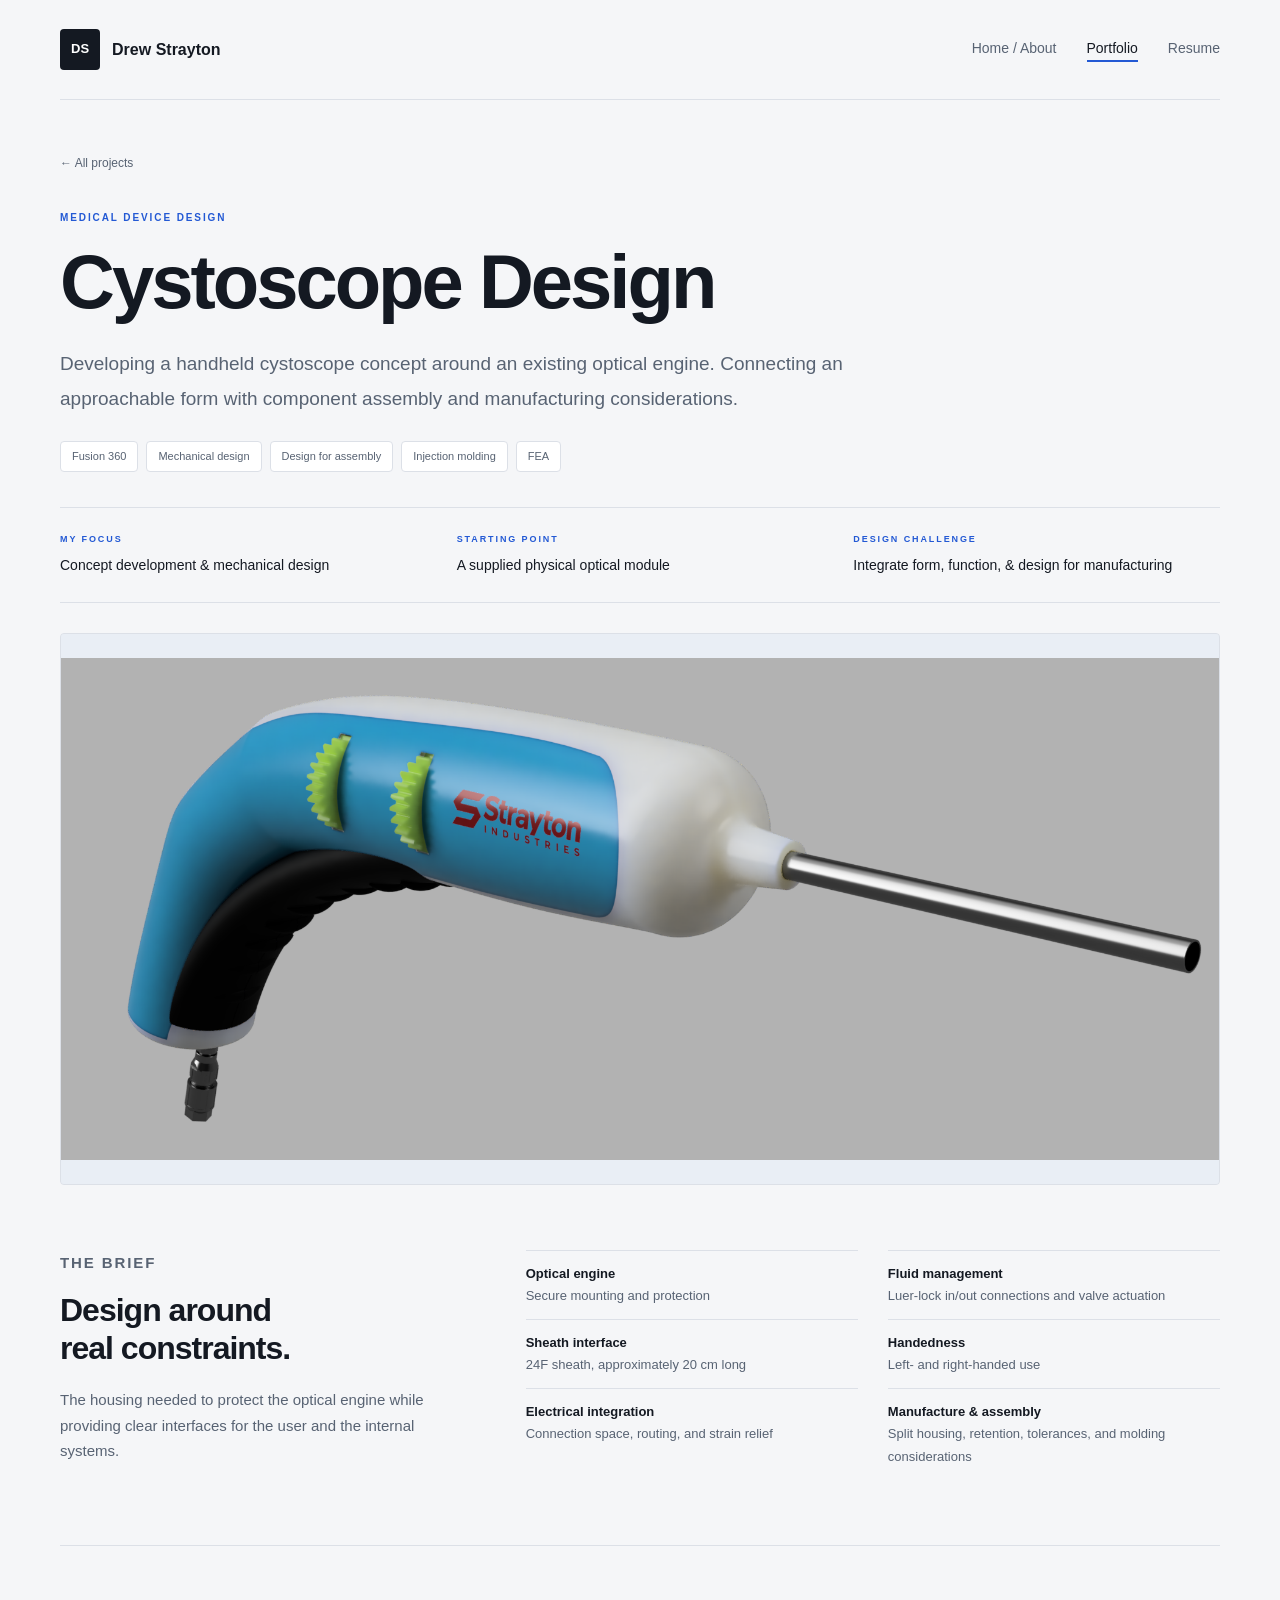
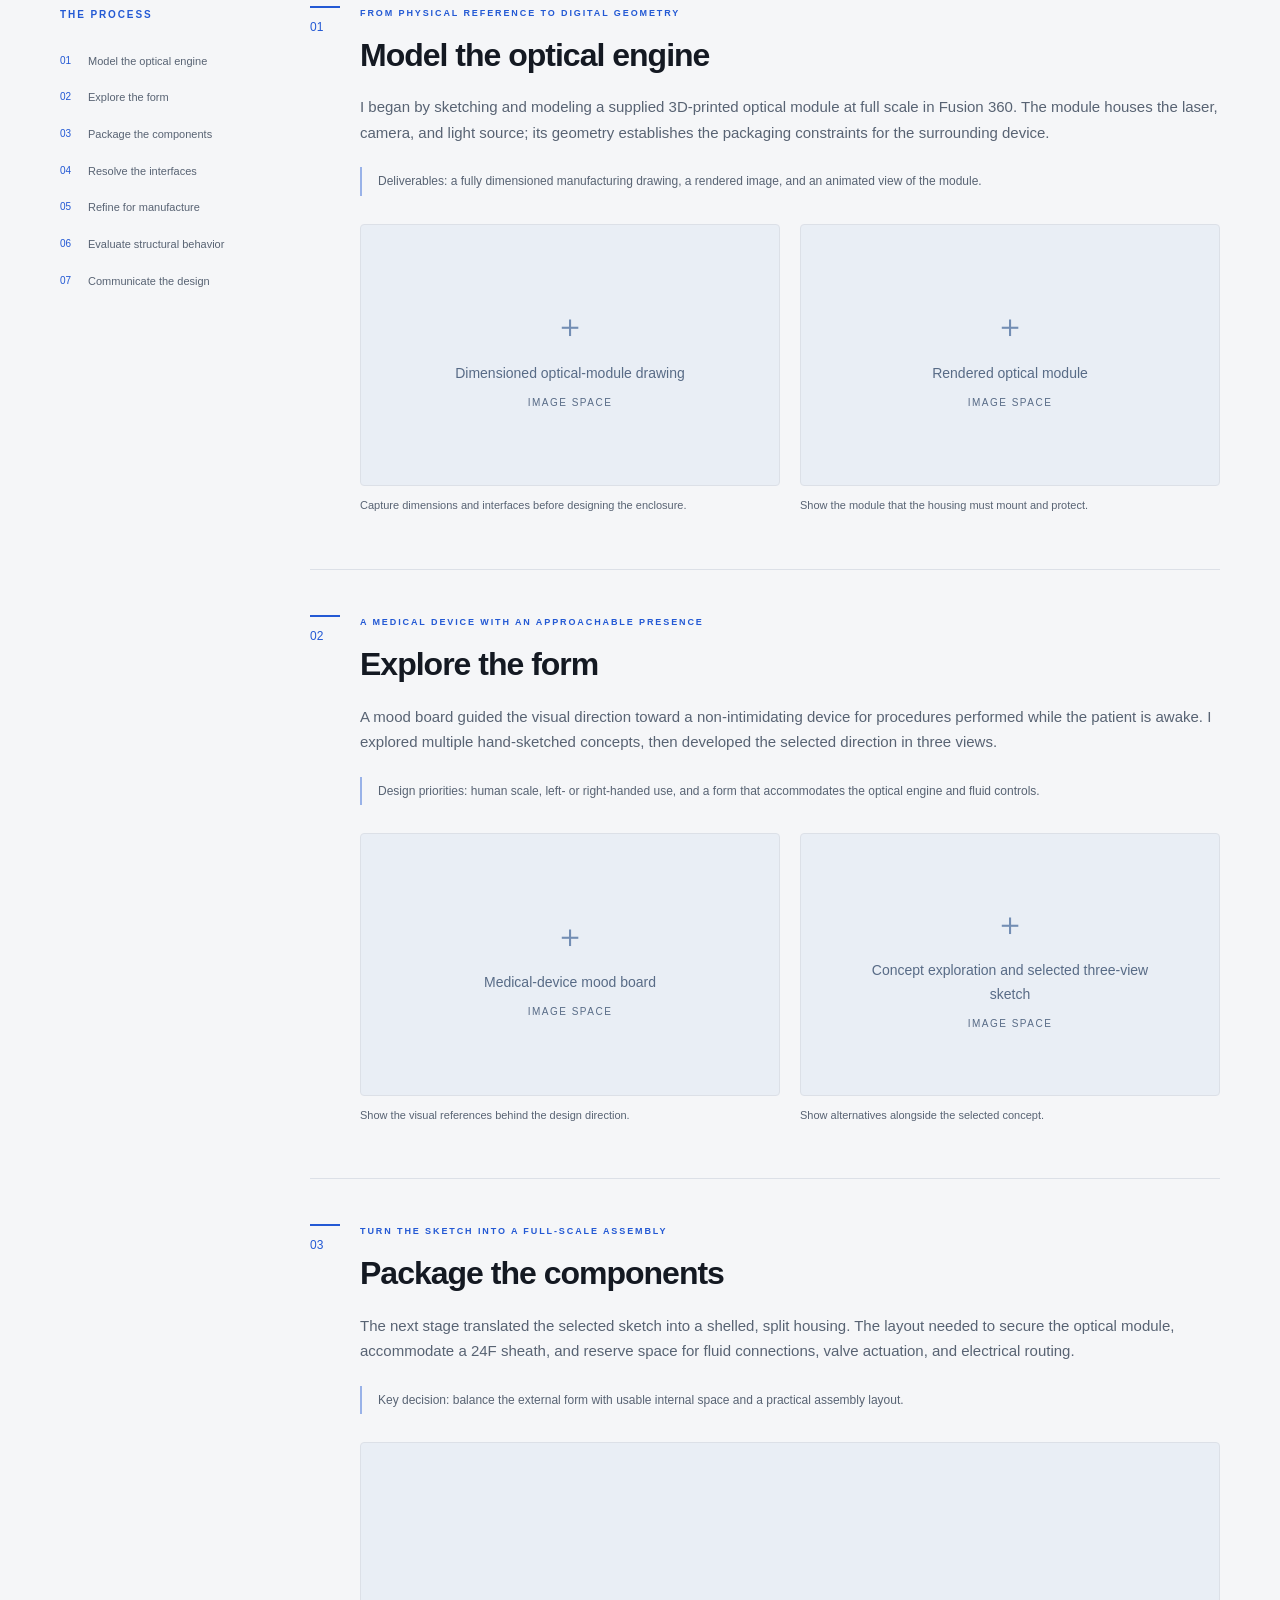
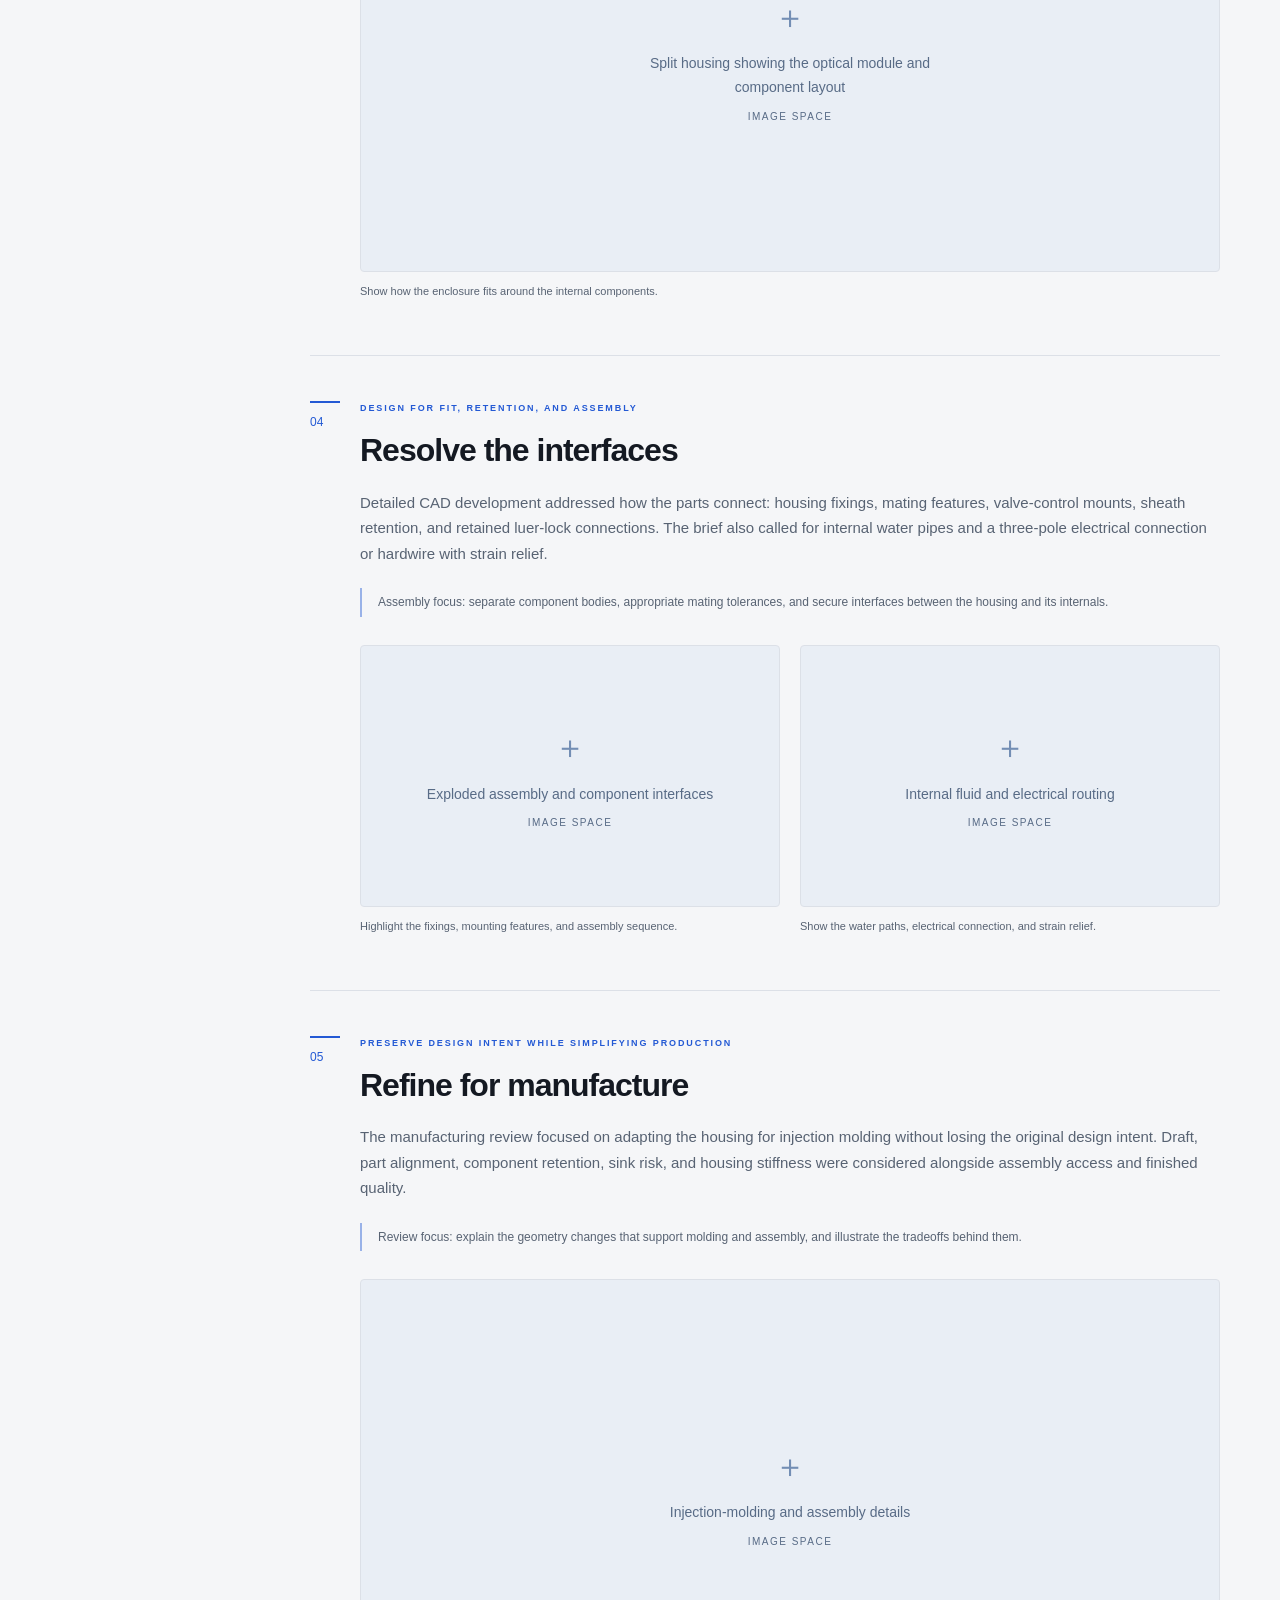
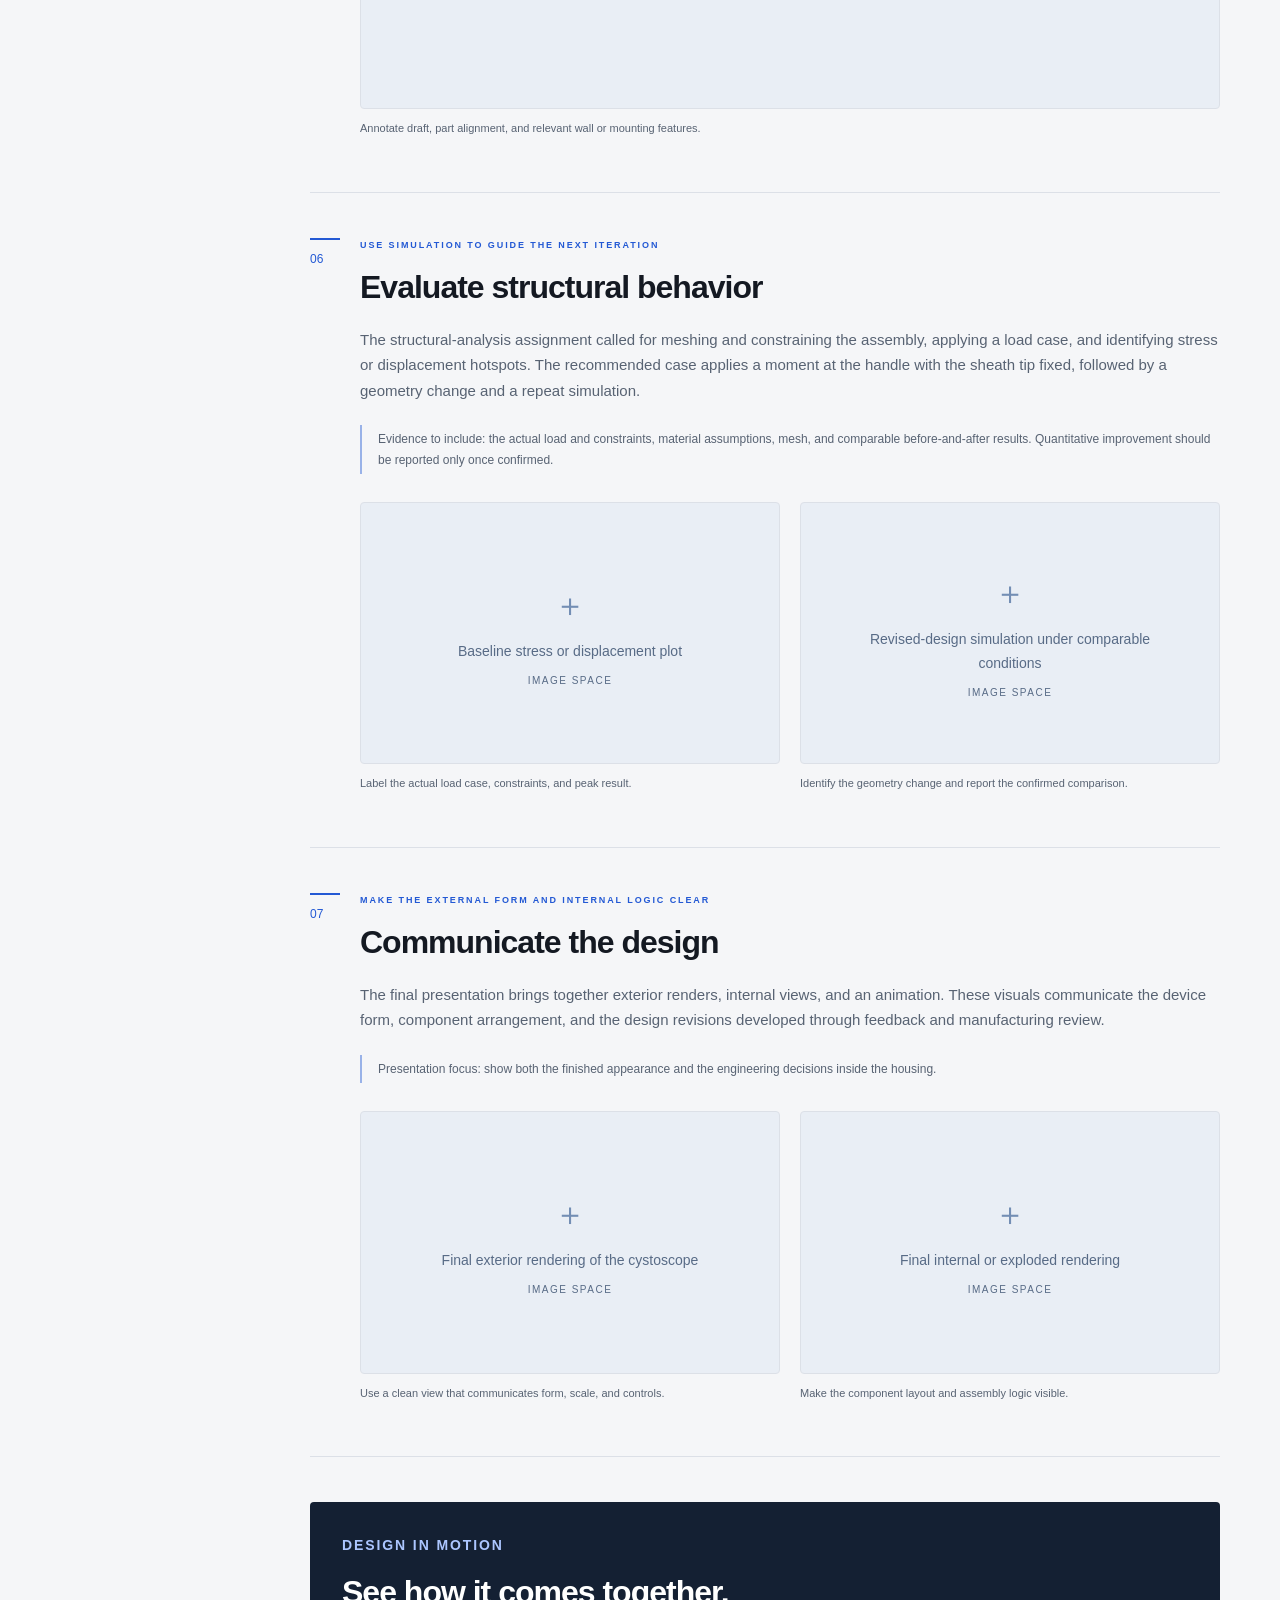
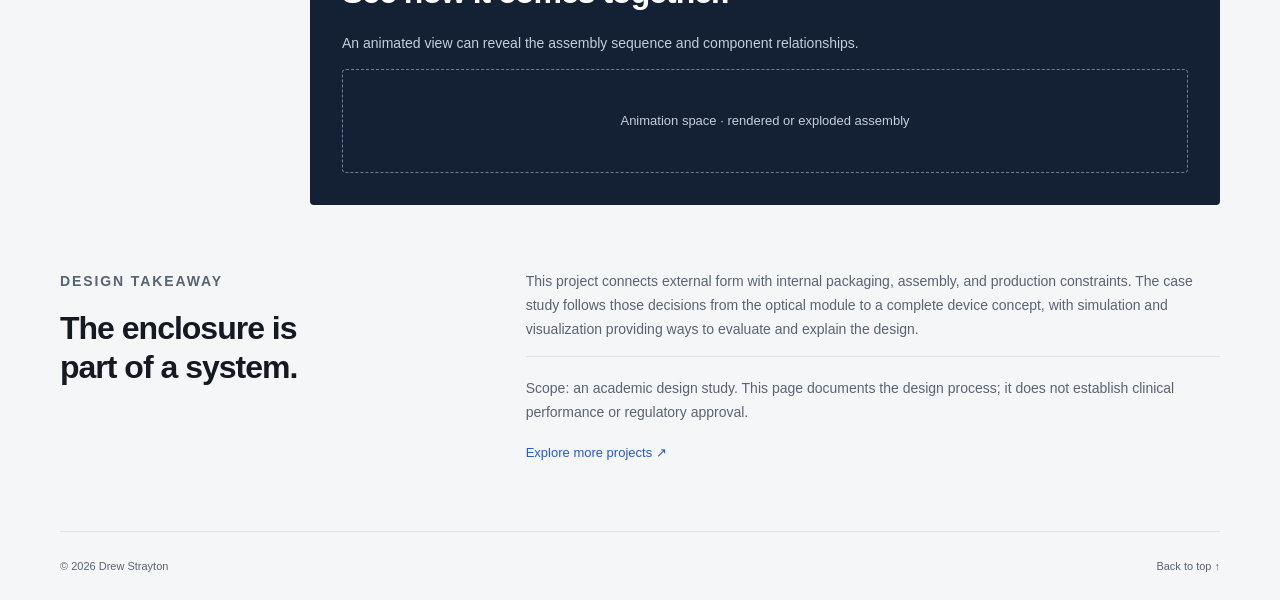
==== commit a658aaa5: "Revise cystoscope design and update content" ====
--- a/cystoscope.html
+++ b/cystoscope.html
@@ -3,13 +3,14 @@
 :root{--bg:#f5f6f8;--paper:#fff;--ink:#141922;--muted:#586373;--blue:#2359d4;--line:#dce0e7;--dark:#142033;--width:1160px}*{box-sizing:border-box}html{scroll-behavior:smooth;scroll-padding-top:30px}body{margin:0;background:var(--bg);color:var(--ink);font-family:-apple-system,BlinkMacSystemFont,"Segoe UI",Arial,sans-serif;line-height:1.7}a{color:inherit;text-decoration:none}a:hover{color:var(--blue)}:focus-visible{outline:3px solid var(--blue);outline-offset:5px}header,main,footer{max-width:var(--width);margin:auto}header{display:flex;justify-content:space-between;align-items:center;gap:20px;min-height:100px;border-bottom:1px solid var(--line)}.brand{display:flex;align-items:center;gap:12px;font-weight:650}.monogram{background:var(--ink);color:white;padding:9px 11px;border-radius:4px;font-size:13px}nav{display:flex;gap:30px;font-size:14px;color:var(--muted)}nav a[aria-current]{color:var(--ink);border-bottom:2px solid var(--blue)}h1,h2,h3,p{margin-top:0}h1{font-size:clamp(42px,6vw,76px);line-height:1.08;letter-spacing:-3px;margin-bottom:24px;max-width:900px;font-weight:650}h2{font-size:32px;line-height:1.2;letter-spacing:-1px;margin-bottom:20px;font-weight:600}h3{font-size:19px;line-height:1.3;font-weight:600}.eyebrow{font-size:10px;letter-spacing:1.9px;color:var(--blue);font-weight:700;text-transform:uppercase;margin-bottom:15px}.hero{padding:48px 0 0}.back{font-size:12px;color:var(--muted);display:inline-block;margin-bottom:36px}.intro{font-size:19px;line-height:1.8;color:var(--muted);max-width:790px}.tags{display:flex;flex-wrap:wrap;gap:8px;margin:25px 0 35px}.tag{background:white;border:1px solid var(--line);padding:5px 11px;border-radius:4px;color:var(--muted);font-size:11px}.overview{display:grid;grid-template-columns:repeat(3,1fr);border-top:1px solid var(--line);border-bottom:1px solid var(--line);padding:24px 0;gap:30px;margin:30px 0}.overview p{margin-bottom:0;font-size:14px}.overview .eyebrow{font-size:9px;margin-bottom:7px}figure{margin:0}.image-slot{position:relative;background:#e9eef5;aspect-ratio:16/10;border:1px solid var(--line);border-radius:4px;overflow:hidden;display:grid;place-items:center}.image-slot img{position:relative;z-index:1;width:100%;height:100%;object-fit:contain;background:#e9eef5}.image-slot.is-missing img{display:none}.image-placeholder{display:none;padding:30px;text-align:center;color:#586b86}.is-missing .image-placeholder{display:grid;justify-items:center;gap:8px}.image-placeholder strong{max-width:300px;font-size:14px;font-weight:500}.image-placeholder>span:last-child{font-size:10px;letter-spacing:1.5px;text-transform:uppercase}.placeholder-icon{font-size:32px;color:#738eb4;font-weight:200}.hero-slot{aspect-ratio:21/10;background:#e5eaf1}.hero-slot .placeholder-icon{font-size:46px}figcaption{font-size:11px;line-height:1.7;color:var(--muted);margin:10px 0 0}.brief{display:grid;grid-template-columns:1fr 1.8fr;gap:80px;border-bottom:1px solid var(--line);padding:65px 0}.brief p{color:var(--muted);font-size:15px}.requirements{display:grid;grid-template-columns:1fr 1fr;gap:0 30px;list-style:none;padding:0;margin:0}.requirements li{padding:12px 0;border-top:1px solid var(--line);font-size:13px;color:var(--muted)}.requirements strong{display:block;font-weight:600;color:var(--ink)}.process-layout{display:grid;grid-template-columns:190px minmax(0,1fr);gap:60px;padding-top:60px}.process-nav{position:sticky;top:30px;align-self:start}.process-nav .eyebrow{margin-bottom:20px}.process-nav a{font-size:11px;display:flex;gap:12px;padding:9px 0;color:var(--muted)}.process-nav a span{font-size:10px;color:var(--blue);min-width:16px}.process-nav a:hover{color:var(--blue)}.stage{display:grid;grid-template-columns:30px minmax(0,1fr);gap:20px;padding-bottom:54px;margin-bottom:45px;border-bottom:1px solid var(--line)}.stage-number{font-size:12px;color:var(--blue);border-top:2px solid var(--blue);padding-top:9px}.body-copy{font-size:15px;color:var(--muted)}.stage-note{border-left:2px solid #99b2e8;padding:4px 0 4px 16px;color:var(--muted);font-size:12px;margin:22px 0 28px}.image-grid{display:grid;grid-template-columns:repeat(2,minmax(0,1fr));gap:20px}.image-grid.single{grid-template-columns:1fr}.image-grid.single .image-slot{aspect-ratio:16/8}.stage .eyebrow{font-size:9px}.animation-section{background:var(--dark);color:white;border-radius:4px;padding:32px;margin-bottom:50px}.animation-section .eyebrow{color:#acc6ff}.animation-section p{font-size:14px;color:#c4cedd}.animation-slot{padding:40px 20px;border:1px dashed #6980a0;border-radius:4px;text-align:center;color:#c4cedd;font-size:13px}.animation-section video{display:block;width:100%;border-radius:4px}.closing{display:grid;grid-template-columns:1fr 1.8fr;gap:80px;padding:15px 0 65px}.closing p{font-size:14px;color:var(--muted)}.closing .text-link{color:var(--blue);font-size:13px}.status{font-size:11px;color:var(--muted);border-top:1px solid var(--line);padding-top:20px}footer{display:flex;justify-content:space-between;padding:25px 0;border-top:1px solid var(--line);font-size:11px;color:var(--muted)}.skip{position:absolute;left:10px;top:-100px;background:white;padding:10px}.skip:focus{top:10px;z-index:10}@media(max-width:1240px){header,main,footer{margin-left:32px;margin-right:32px}}@media(max-width:900px){.process-layout{grid-template-columns:1fr;gap:30px}.process-nav{position:static;display:flex;flex-wrap:wrap;gap:5px 20px;border-bottom:1px solid var(--line);padding-bottom:20px}.process-nav .eyebrow{width:100%;margin-bottom:4px}.brief,.closing{gap:35px}}@media(max-width:600px){header,main,footer{margin-left:20px;margin-right:20px}header{flex-wrap:wrap;padding-top:18px;gap:8px}nav{width:100%;justify-content:space-between;padding:12px 0}h1{font-size:43px;letter-spacing:-1.8px}h2{font-size:27px}.hero{padding-top:30px}.intro{font-size:16px}.overview{grid-template-columns:1fr;gap:16px}.hero-slot{aspect-ratio:4/3}.brief,.closing{grid-template-columns:1fr;gap:15px;padding:40px 0}.requirements{gap:0 15px}.process-layout{padding-top:35px}.stage{grid-template-columns:1fr;gap:12px}.stage-number{width:30px}.image-grid{grid-template-columns:1fr}.image-grid.single .image-slot{aspect-ratio:16/10}.animation-section{padding:24px}.image-placeholder{padding:20px}footer{gap:20px}.back{margin-bottom:25px}}@media(prefers-reduced-motion:reduce){html{scroll-behavior:auto}}
 </style></head><body>
 <a class="skip" href="#main">Skip to content</a><header><a class="brand" href="index.html#home"><span class="monogram">DS</span>Drew Strayton</a><nav aria-label="Main navigation"><a href="index.html#home">Home / About</a><a href="index.html#portfolio" aria-current="page">Portfolio</a><a href="index.html#resume">Resume</a></nav></header>
-<main id="main"><section class="hero"><a class="back" href="index.html#portfolio">← All projects</a><p class="eyebrow">Medical device design / Academic design study</p><h1>Cystoscope design,<br>from the inside out.</h1><p class="intro">Developing a handheld cystoscope concept around an existing optical engine—connecting an approachable form with component packaging, assembly, and manufacturing considerations.</p><div class="tags"><span class="tag">Fusion 360</span><span class="tag">Mechanical design</span><span class="tag">Design for assembly</span><span class="tag">Injection molding</span><span class="tag">FEA</span></div>
-<div class="overview"><div><p class="eyebrow">My focus</p><p>Concept development & mechanical design</p></div><div><p class="eyebrow">Starting point</p><p>A supplied physical optical module</p></div><div><p class="eyebrow">Design challenge</p><p>Integrate form, function & manufacture</p></div></div><figure class="hero-figure"><div class="image-slot hero-slot"><img src="assets/images/Cystoscope.PNG" alt="Exterior rendering of the cystoscope" fetchpriority="high"><div class="image-placeholder"><span class="placeholder-icon" aria-hidden="true">＋</span><strong>Exterior rendering of the cystoscope</strong><span>Featured project image</span></div></div><figcaption>A handheld design study integrating an optical engine, sheath, fluid connections, and user controls.</figcaption></figure></section>
+<main id="main"><section class="hero"><a class="back" href="index.html#portfolio">← All projects</a><p class="eyebrow">Medical device design</p><h1>Cystoscope Design</h1><p class="intro">Developing a handheld cystoscope concept around an existing optical engine. Connecting an approachable form with component assembly and manufacturing considerations.</p><div class="tags"><span class="tag">Fusion 360</span><span class="tag">Mechanical design</span><span class="tag">Design for assembly</span><span class="tag">Injection molding</span><span class="tag">FEA</span></div>
+<div class="overview"><div><p class="eyebrow">My focus</p><p>Concept development & mechanical design</p></div><div><p class="eyebrow">Starting point</p><p>A supplied physical optical module</p></div><div><p class="eyebrow">Design challenge</p><p>Integrate form, function, & design for manufacturing</p></div></div><figure class="hero-figure"><div class="image-slot hero-slot"><img src="assets/images/Cystoscope.PNG" alt="Exterior rendering of the cystoscope" fetchpriority="high"><div class="image-placeholder"><span class="placeholder-icon" aria-hidden="true">＋</span><strong>Exterior rendering of the cystoscope</strong><span>Featured project image</span></div></div></figure></section>
 <section class="brief"><div><p class="eyebrow">THE BRIEF</p><h2>Design around<br>real constraints.</h2><p>The housing needed to protect the optical engine while providing clear interfaces for the user and the internal systems.</p></div><ul class="requirements"><li><strong>Optical engine</strong>Secure mounting and protection</li><li><strong>Fluid management</strong>Luer-lock in/out connections and valve actuation</li><li><strong>Sheath interface</strong>24F sheath, approximately 20 cm long</li><li><strong>Handedness</strong>Left- and right-handed use</li><li><strong>Electrical integration</strong>Connection space, routing, and strain relief</li><li><strong>Manufacture & assembly</strong>Split housing, retention, tolerances, and molding considerations</li></ul></section>
 <div class="process-layout"><aside class="process-nav" aria-label="Project stages"><p class="eyebrow">THE PROCESS</p><a href="#stage-01"><span>01</span>Model the optical engine</a><a href="#stage-02"><span>02</span>Explore the form</a><a href="#stage-03"><span>03</span>Package the components</a><a href="#stage-04"><span>04</span>Resolve the interfaces</a><a href="#stage-05"><span>05</span>Refine for manufacture</a><a href="#stage-06"><span>06</span>Evaluate structural behavior</a><a href="#stage-07"><span>07</span>Communicate the design</a></aside><div><section class="stage" id="stage-01" aria-labelledby="heading-01"><div class="stage-number">01</div><div class="stage-content"><p class="eyebrow">From physical reference to digital geometry</p><h2 id="heading-01">Model the optical engine</h2><p class="body-copy">I began by sketching and modeling a supplied 3D-printed optical module at full scale in Fusion 360. The module houses the laser, camera, and light source; its geometry establishes the packaging constraints for the surrounding device.</p><p class="stage-note">Deliverables: a fully dimensioned manufacturing drawing, a rendered image, and an animated view of the module.</p><div class="image-grid "><figure class="process-figure"><div class="image-slot "><img src="assets/images/cystoscope/widget-drawing.png" alt="Dimensioned optical-module drawing" loading="lazy"><div class="image-placeholder"><span class="placeholder-icon" aria-hidden="true">＋</span><strong>Dimensioned optical-module drawing</strong><span>Image space</span></div></div><figcaption>Capture dimensions and interfaces before designing the enclosure.</figcaption></figure><figure class="process-figure"><div class="image-slot "><img src="assets/images/cystoscope/widget-render.png" alt="Rendered optical module" loading="lazy"><div class="image-placeholder"><span class="placeholder-icon" aria-hidden="true">＋</span><strong>Rendered optical module</strong><span>Image space</span></div></div><figcaption>Show the module that the housing must mount and protect.</figcaption></figure></div></div></section><section class="stage" id="stage-02" aria-labelledby="heading-02"><div class="stage-number">02</div><div class="stage-content"><p class="eyebrow">A medical device with an approachable presence</p><h2 id="heading-02">Explore the form</h2><p class="body-copy">A mood board guided the visual direction toward a non-intimidating device for procedures performed while the patient is awake. I explored multiple hand-sketched concepts, then developed the selected direction in three views.</p><p class="stage-note">Design priorities: human scale, left- or right-handed use, and a form that accommodates the optical engine and fluid controls.</p><div class="image-grid "><figure class="process-figure"><div class="image-slot "><img src="assets/images/cystoscope/moodboard.png" alt="Medical-device mood board" loading="lazy"><div class="image-placeholder"><span class="placeholder-icon" aria-hidden="true">＋</span><strong>Medical-device mood board</strong><span>Image space</span></div></div><figcaption>Show the visual references behind the design direction.</figcaption></figure><figure class="process-figure"><div class="image-slot "><img src="assets/images/cystoscope/concept-sketches.png" alt="Concept exploration and selected three-view sketch" loading="lazy"><div class="image-placeholder"><span class="placeholder-icon" aria-hidden="true">＋</span><strong>Concept exploration and selected three-view sketch</strong><span>Image space</span></div></div><figcaption>Show alternatives alongside the selected concept.</figcaption></figure></div></div></section><section class="stage" id="stage-03" aria-labelledby="heading-03"><div class="stage-number">03</div><div class="stage-content"><p class="eyebrow">Turn the sketch into a full-scale assembly</p><h2 id="heading-03">Package the components</h2><p class="body-copy">The next stage translated the selected sketch into a shelled, split housing. The layout needed to secure the optical module, accommodate a 24F sheath, and reserve space for fluid connections, valve actuation, and electrical routing.</p><p class="stage-note">Key decision: balance the external form with usable internal space and a practical assembly layout.</p><div class="image-grid single"><figure class="process-figure"><div class="image-slot "><img src="assets/images/cystoscope/internal-layout.png" alt="Split housing showing the optical module and component layout" loading="lazy"><div class="image-placeholder"><span class="placeholder-icon" aria-hidden="true">＋</span><strong>Split housing showing the optical module and component layout</strong><span>Image space</span></div></div><figcaption>Show how the enclosure fits around the internal components.</figcaption></figure></div></div></section><section class="stage" id="stage-04" aria-labelledby="heading-04"><div class="stage-number">04</div><div class="stage-content"><p class="eyebrow">Design for fit, retention, and assembly</p><h2 id="heading-04">Resolve the interfaces</h2><p class="body-copy">Detailed CAD development addressed how the parts connect: housing fixings, mating features, valve-control mounts, sheath retention, and retained luer-lock connections. The brief also called for internal water pipes and a three-pole electrical connection or hardwire with strain relief.</p><p class="stage-note">Assembly focus: separate component bodies, appropriate mating tolerances, and secure interfaces between the housing and its internals.</p><div class="image-grid "><figure class="process-figure"><div class="image-slot "><img src="assets/images/cystoscope/assembly-detail.png" alt="Exploded assembly and component interfaces" loading="lazy"><div class="image-placeholder"><span class="placeholder-icon" aria-hidden="true">＋</span><strong>Exploded assembly and component interfaces</strong><span>Image space</span></div></div><figcaption>Highlight the fixings, mounting features, and assembly sequence.</figcaption></figure><figure class="process-figure"><div class="image-slot "><img src="assets/images/cystoscope/routing-detail.png" alt="Internal fluid and electrical routing" loading="lazy"><div class="image-placeholder"><span class="placeholder-icon" aria-hidden="true">＋</span><strong>Internal fluid and electrical routing</strong><span>Image space</span></div></div><figcaption>Show the water paths, electrical connection, and strain relief.</figcaption></figure></div></div></section><section class="stage" id="stage-05" aria-labelledby="heading-05"><div class="stage-number">05</div><div class="stage-content"><p class="eyebrow">Preserve design intent while simplifying production</p><h2 id="heading-05">Refine for manufacture</h2><p class="body-copy">The manufacturing review focused on adapting the housing for injection molding without losing the original design intent. Draft, part alignment, component retention, sink risk, and housing stiffness were considered alongside assembly access and finished quality.</p><p class="stage-note">Review focus: explain the geometry changes that support molding and assembly, and illustrate the tradeoffs behind them.</p><div class="image-grid single"><figure class="process-figure"><div class="image-slot "><img src="assets/images/cystoscope/dfm-detail.png" alt="Injection-molding and assembly details" loading="lazy"><div class="image-placeholder"><span class="placeholder-icon" aria-hidden="true">＋</span><strong>Injection-molding and assembly details</strong><span>Image space</span></div></div><figcaption>Annotate draft, part alignment, and relevant wall or mounting features.</figcaption></figure></div></div></section><section class="stage" id="stage-06" aria-labelledby="heading-06"><div class="stage-number">06</div><div class="stage-content"><p class="eyebrow">Use simulation to guide the next iteration</p><h2 id="heading-06">Evaluate structural behavior</h2><p class="body-copy">The structural-analysis assignment called for meshing and constraining the assembly, applying a load case, and identifying stress or displacement hotspots. The recommended case applies a moment at the handle with the sheath tip fixed, followed by a geometry change and a repeat simulation.</p><p class="stage-note">Evidence to include: the actual load and constraints, material assumptions, mesh, and comparable before-and-after results. Quantitative improvement should be reported only once confirmed.</p><div class="image-grid "><figure class="process-figure"><div class="image-slot "><img src="assets/images/cystoscope/fea-before.png" alt="Baseline stress or displacement plot" loading="lazy"><div class="image-placeholder"><span class="placeholder-icon" aria-hidden="true">＋</span><strong>Baseline stress or displacement plot</strong><span>Image space</span></div></div><figcaption>Label the actual load case, constraints, and peak result.</figcaption></figure><figure class="process-figure"><div class="image-slot "><img src="assets/images/cystoscope/fea-after.png" alt="Revised-design simulation under comparable conditions" loading="lazy"><div class="image-placeholder"><span class="placeholder-icon" aria-hidden="true">＋</span><strong>Revised-design simulation under comparable conditions</strong><span>Image space</span></div></div><figcaption>Identify the geometry change and report the confirmed comparison.</figcaption></figure></div></div></section><section class="stage" id="stage-07" aria-labelledby="heading-07"><div class="stage-number">07</div><div class="stage-content"><p class="eyebrow">Make the external form and internal logic clear</p><h2 id="heading-07">Communicate the design</h2><p class="body-copy">The final presentation brings together exterior renders, internal views, and an animation. These visuals communicate the device form, component arrangement, and the design revisions developed through feedback and manufacturing review.</p><p class="stage-note">Presentation focus: show both the finished appearance and the engineering decisions inside the housing.</p><div class="image-grid "><figure class="process-figure"><div class="image-slot "><img src="assets/images/cystoscope/final-render.png" alt="Final exterior rendering of the cystoscope" loading="lazy"><div class="image-placeholder"><span class="placeholder-icon" aria-hidden="true">＋</span><strong>Final exterior rendering of the cystoscope</strong><span>Image space</span></div></div><figcaption>Use a clean view that communicates form, scale, and controls.</figcaption></figure><figure class="process-figure"><div class="image-slot "><img src="assets/images/cystoscope/final-internal.png" alt="Final internal or exploded rendering" loading="lazy"><div class="image-placeholder"><span class="placeholder-icon" aria-hidden="true">＋</span><strong>Final internal or exploded rendering</strong><span>Image space</span></div></div><figcaption>Make the component layout and assembly logic visible.</figcaption></figure></div></div></section><section class="animation-section"><p class="eyebrow">DESIGN IN MOTION</p><h2>See how it comes together.</h2><p>An animated view can reveal the assembly sequence and component relationships.</p><!-- Replace this placeholder with the video element described in START-HERE.md when your MP4 is ready. --><div class="animation-slot">Animation space · rendered or exploded assembly</div></section></div></div>
 <section class="closing"><div><p class="eyebrow">DESIGN TAKEAWAY</p><h2>The enclosure is<br>part of a system.</h2></div><div><p>This project connects external form with internal packaging, assembly, and production constraints. The case study follows those decisions from the optical module to a complete device concept, with simulation and visualization providing ways to evaluate and explain the design.</p><p class="status">Scope: an academic design study. This page documents the design process; it does not establish clinical performance or regulatory approval.</p><a class="text-link" href="index.html#portfolio">Explore more projects ↗</a></div></section></main>
 <footer><span>© <span id="year"></span> Drew Strayton</span><a href="#main">Back to top ↑</a></footer>
 <script>
 document.getElementById('year').textContent=new Date().getFullYear();
+  
 document.querySelectorAll('.image-slot img').forEach(img=>{const fallback=()=>img.parentElement.classList.add('is-missing');img.addEventListener('error',fallback);if(img.complete&&!img.naturalWidth)fallback();});
 </script></body></html>
